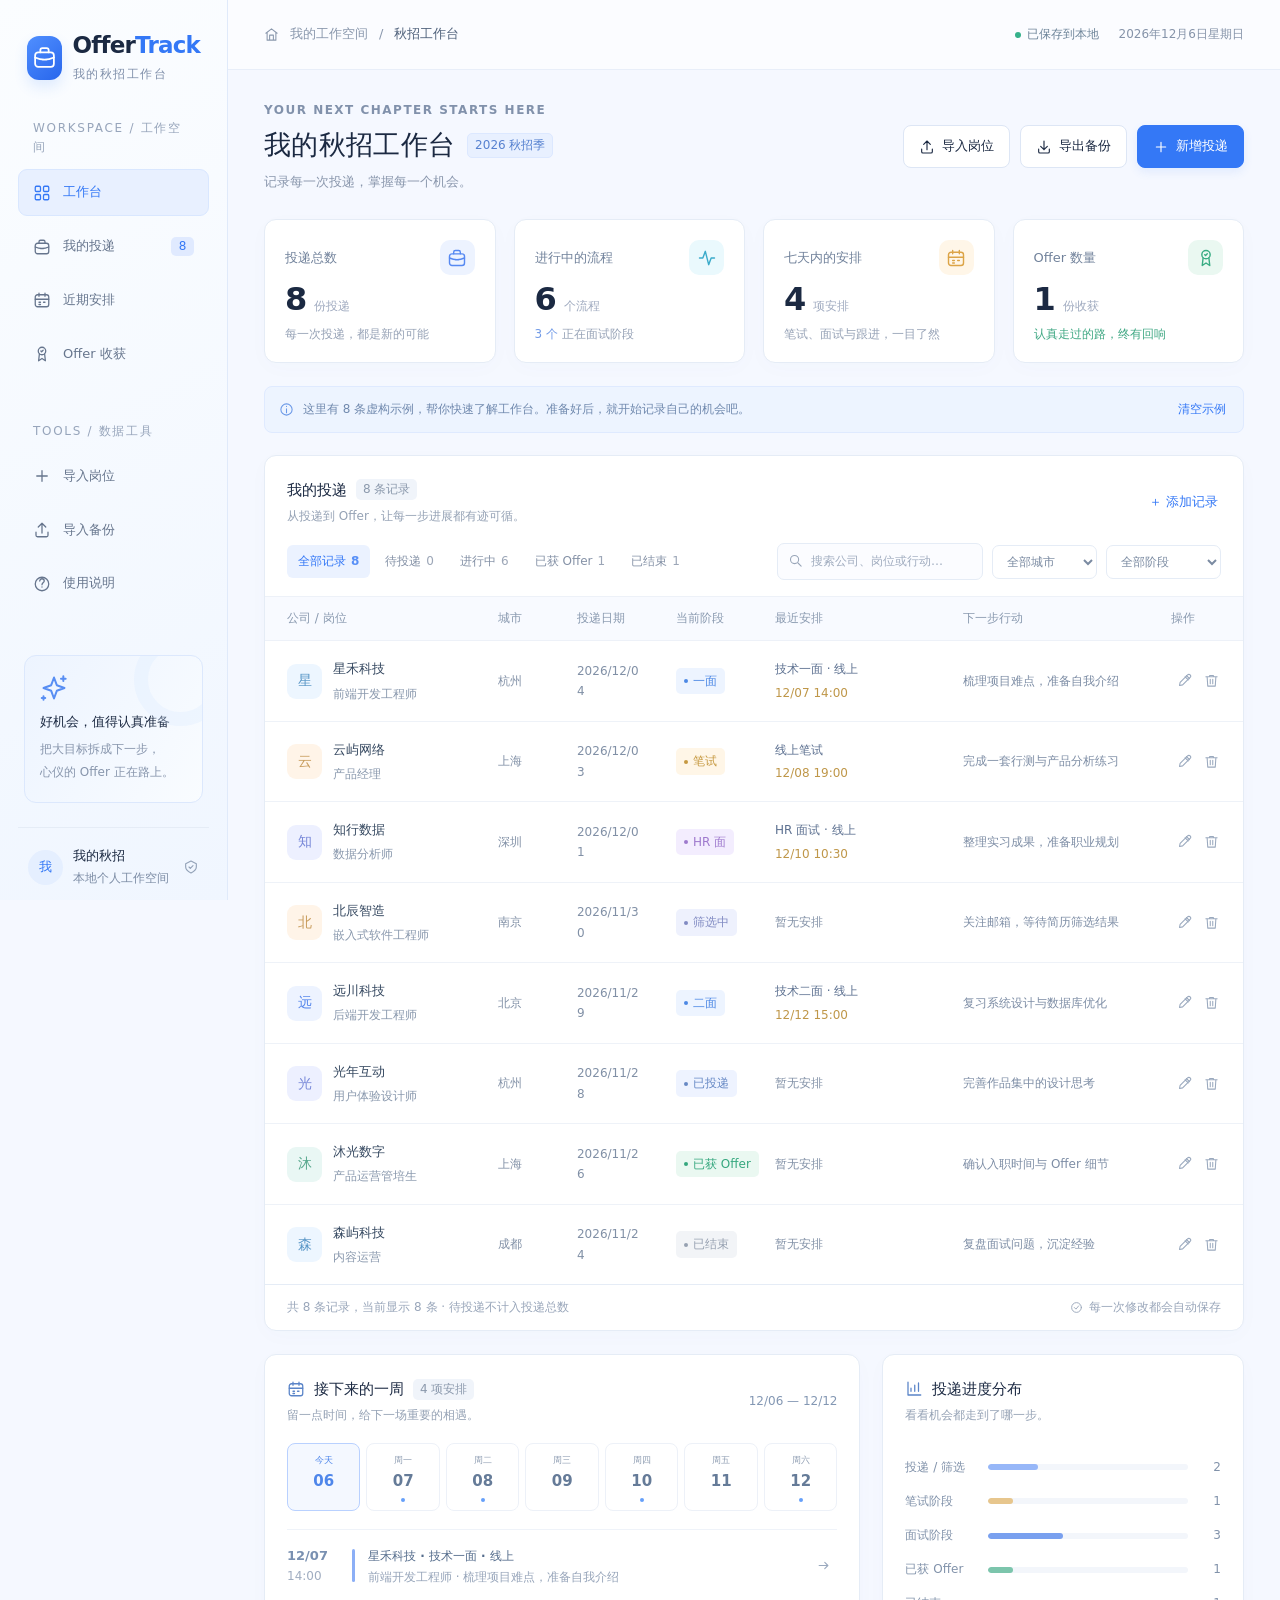
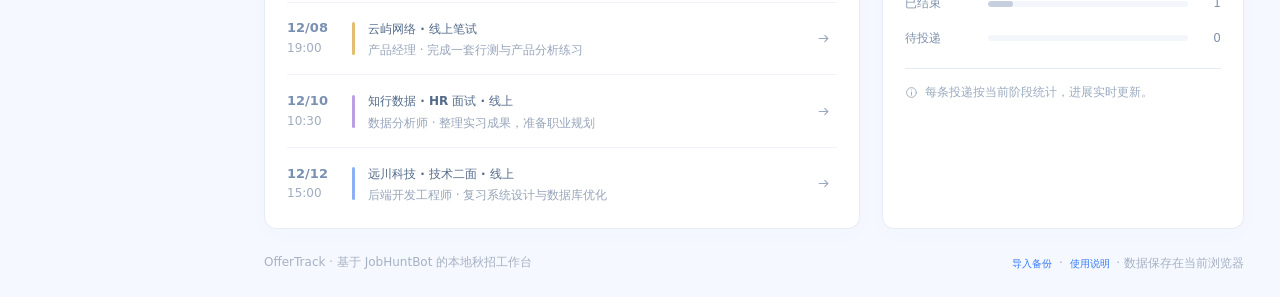
==== dashboard/dashboard.html @ f98b83c7 "checkpoint: existing dashboard before resume UI integration" ====
<!doctype html>
<html lang="zh-CN">
<head>
  <meta charset="utf-8">
  <meta name="viewport" content="width=device-width, initial-scale=1">
  <meta name="theme-color" content="#3478f6">
  <meta name="description" content="本地秋招投递工作台，记录投递、跟进笔面试、管理下一步行动。">
  <title>OfferTrack · 我的秋招工作台</title>
  <link rel="icon" type="image/svg+xml" href="favicon.svg">
  <link rel="stylesheet" href="autumn.css">
  <script src="job-import.js" defer></script>
  <script src="job-fields.js" defer></script>
  <script src="autumn.js" defer></script>
</head>
<body>
  <a class="skip-link" href="#main">跳到工作台</a>
  <aside class="sidebar" aria-label="主导航">
    <a class="brand" href="#" aria-label="OfferTrack 工作台" data-nav="overview">
      <span class="brand-icon" data-icon="briefcase"></span>
      <span class="brand-copy"><span class="wordmark" style="color:var(--ink)">Offer<span>Track</span></span><small>我的秋招工作台</small></span>
    </a>
    <div class="nav-label">WORKSPACE / 工作空间</div>
    <nav class="nav">
      <button class="active" data-nav="overview" aria-current="page" title="工作台"><i data-icon="grid"></i><span>工作台</span></button>
      <button data-nav="applications" title="我的投递"><i data-icon="briefcase"></i><span>我的投递</span><span class="nav-count" id="nav-total">0</span></button>
      <button data-nav="schedule" title="近期安排"><i data-icon="calendar"></i><span>近期安排</span></button>
      <button data-nav="offers" title="Offer 收获"><i data-icon="award"></i><span>Offer 收获</span></button>
    </nav>
    <div class="sidebar-separator"></div>
    <div class="nav-label">TOOLS / 数据工具</div>
    <nav class="nav tools-nav" aria-label="数据工具">
      <button data-action="import-job" title="导入插件采集的岗位文件"><i data-icon="plus"></i><span>导入岗位</span></button>
      <button data-action="import" title="导入备份"><i data-icon="upload"></i><span>导入备份</span></button>
      <button data-action="help" title="使用说明"><i data-icon="help"></i><span>使用说明</span></button>
    </nav>
    <div class="sidebar-bottom">
      <div class="encouragement"><i data-icon="sparkles"></i><strong>好机会，值得认真准备</strong><p>把大目标拆成下一步，<br>心仪的 Offer 正在路上。</p></div>
      <div class="local-user"><span class="avatar">我</span><div><strong>我的秋招</strong><small>本地个人工作空间</small></div><i data-icon="shield"></i></div>
    </div>
  </aside>
  <div class="app-shell">
    <header class="topbar">
      <div class="breadcrumb"><i data-icon="home"></i><span>我的工作空间</span><span>/</span><b>秋招工作台</b></div>
      <div class="topbar-right"><span class="save-status" id="save-status"><span class="status-dot"></span><span id="save-label">本地保存</span></span><time id="today-label"></time></div>
    </header>
    <main class="content" id="main">
      <section class="page-heading" aria-labelledby="page-title">
        <div><p class="eyebrow">YOUR NEXT CHAPTER STARTS HERE</p><div class="heading-title"><h1 id="page-title">我的秋招工作台</h1><span class="season-tag" id="season-tag">秋招季</span></div><p class="subtitle">记录每一次投递，掌握每一个机会。</p></div>
        <div class="heading-actions"><button class="button" data-action="import-job"><i data-icon="upload"></i>导入岗位</button><button class="button" data-action="export"><i data-icon="download"></i><span class="export-label">导出备份</span></button><button class="button primary" data-action="add"><i data-icon="plus"></i>新增投递</button></div>
      </section>
      <section class="stats" aria-label="投递概览">
        <button class="stat-card" data-stat="all" title="查看所有投递"><div class="stat-top">投递总数<span class="stat-icon"><i data-icon="briefcase"></i></span></div><div class="stat-value"><strong id="stat-total">0</strong><span>份投递</span></div><p class="stat-note">每一次投递，都是新的可能</p></button>
        <button class="stat-card" data-stat="active" title="查看进行中的流程"><div class="stat-top">进行中的流程<span class="stat-icon cyan"><i data-icon="activity"></i></span></div><div class="stat-value"><strong id="stat-active">0</strong><span>个流程</span></div><p class="stat-note"><b id="interview-note">0 个</b> 正在面试阶段</p></button>
        <button class="stat-card" data-stat="week" title="查看今天及未来六天的安排"><div class="stat-top">七天内的安排<span class="stat-icon amber"><i data-icon="calendar"></i></span></div><div class="stat-value"><strong id="stat-week">0</strong><span>项安排</span></div><p class="stat-note">笔试、面试与跟进，一目了然</p></button>
        <button class="stat-card" data-stat="offer" title="查看收到的 Offer"><div class="stat-top">Offer 数量<span class="stat-icon green"><i data-icon="award"></i></span></div><div class="stat-value"><strong id="stat-offer">0</strong><span>份收获</span></div><p class="stat-note"><b>认真走过的路，终有回响</b></p></button>
      </section>
      <div class="storage-error" id="storage-error" role="alert" hidden></div>
      <div class="demo-banner" id="demo-banner" hidden><i data-icon="info"></i><span id="demo-text"></span><button class="text-button" data-action="clear-demo">清空示例</button></div>
      <section class="panel applications-panel" id="applications" aria-labelledby="applications-title">
        <div class="section-header"><div><div class="section-title"><h2 id="applications-title">我的投递</h2><span class="count-pill" id="list-count">0 条记录</span></div><p class="section-description">从投递到 Offer，让每一步进展都有迹可循。</p></div><button class="text-button" data-action="add">＋ 添加记录</button></div>
        <div class="table-controls">
          <div class="tabs" role="group" aria-label="投递状态筛选">
            <button class="tab active" data-filter="all" aria-pressed="true">全部记录<span id="tab-all">0</span></button>
            <button class="tab" data-filter="planned" aria-pressed="false">待投递<span id="tab-planned">0</span></button>
            <button class="tab" data-filter="active" aria-pressed="false">进行中<span id="tab-active">0</span></button>
            <button class="tab" data-filter="offer" aria-pressed="false">已获 Offer<span id="tab-offer">0</span></button>
            <button class="tab" data-filter="ended" aria-pressed="false">已结束<span id="tab-ended">0</span></button>
          </div>
          <div class="filters">
            <label class="search-box"><i data-icon="search"></i><input id="search" type="search" placeholder="搜索公司、岗位或行动…" aria-label="搜索公司、岗位或行动"></label>
            <select class="filter-select" id="city-filter" aria-label="按城市筛选"><option value="">全部城市</option></select>
            <select class="filter-select" id="stage-filter" aria-label="按阶段筛选"><option value="">全部阶段</option></select>
          </div>
        </div>
        <div class="table-wrap" tabindex="0" role="region" aria-label="投递记录，可左右滚动">
          <table class="jobs-table"><thead><tr><th scope="col">公司 / 岗位</th><th scope="col">城市</th><th scope="col">投递日期</th><th scope="col">当前阶段</th><th scope="col">最近安排</th><th scope="col">下一步行动</th><th scope="col">操作</th></tr></thead><tbody id="jobs-body"></tbody></table>
        </div>
        <div class="table-footer"><span id="results-label" aria-live="polite"></span><span class="footer-tip"><i data-icon="check-circle"></i>每一次修改都会自动保存</span></div>
      </section>
      <div class="bottom-grid">
        <section class="panel" id="schedule" aria-labelledby="schedule-title">
          <div class="section-header"><div><div class="section-title"><i data-icon="calendar"></i><h2 id="schedule-title">接下来的一周</h2><span class="count-pill" id="schedule-count"></span></div><p class="section-description">留一点时间，给下一场重要的相遇。</p></div><span class="week-range" id="week-range"></span></div>
          <div class="week-strip" id="week-strip" role="group" aria-label="按安排日期筛选"></div>
          <div class="event-list" id="event-list"></div>
        </section>
        <section class="panel" aria-labelledby="progress-title"><div class="section-header"><div><div class="section-title"><i data-icon="chart"></i><h2 id="progress-title">投递进度分布</h2></div><p class="section-description">看看机会都走到了哪一步。</p></div></div><div class="pipeline" id="pipeline"></div></section>
      </div>
      <footer class="page-footer"><span>OfferTrack · 基于 JobHuntBot 的本地秋招工作台</span><span><button class="text-button" data-action="import" style="font-size:10px">导入备份</button> · <button class="text-button" data-action="help" style="font-size:10px">使用说明</button> · 数据保存在当前浏览器</span></footer>
    </main>
  </div>
  <dialog id="record-dialog" aria-labelledby="record-title">
    <div class="dialog-heading job-card-heading"><span class="job-card-icon"><i data-icon="briefcase"></i></span><div><h2 id="record-title">岗位信息</h2><p>保存岗位信息，加入我的投递计划。</p></div><button type="button" class="button job-import-button" data-action="import-job" title="选择插件下载的岗位 JSON 文件"><i data-icon="upload"></i>从插件导入</button><button class="icon-button" type="button" data-close="record-dialog" aria-label="关闭编辑窗口"><i data-icon="x"></i></button></div>
    <form id="record-form">
      <div class="dialog-body">
      <div id="job-import-notice" class="job-import-notice" hidden><strong>岗位信息已填入，核对后再保存</strong><p>来源于岗位介绍页。默认“待投递”，投递日期及面试安排留空；完成网申后再更新进展。</p></div>
      <div id="job-duplicate" class="job-duplicate" hidden><p>这个岗位可能已经记录过了。</p><button type="button" class="text-button" id="open-existing">查看并编辑已有记录</button><label><input type="checkbox" id="allow-duplicate">我确认要另外新增一条</label></div>
      <div class="form-grid">
        <label class="field"><span class="field-label">公司名称 <em>*</em></span><input name="company" id="field-company" required maxlength="80" placeholder="例如：星禾科技" autocomplete="organization"></label>
        <label class="field"><span class="field-label">岗位名称 <em>*</em></span><input name="role" id="field-role" required maxlength="100" placeholder="例如：前端开发工程师"></label>
        <label class="field"><span class="field-label">城市 <em>*</em></span><input name="city" id="field-city" required maxlength="60" placeholder="例如：北京 / 上海 / 深圳" list="city-options"><datalist id="city-options"><option value="北京"><option value="上海"><option value="深圳"><option value="杭州"><option value="广州"><option value="南京"><option value="成都"><option value="武汉"></datalist></label>
        <label class="field"><span class="field-label">岗位类型</span><select name="jobType" id="field-job-type"></select></label>
        <label class="field"><span class="field-label">投递链接</span><input name="sourceUrl" id="field-source-url" type="url" maxlength="2000" placeholder="https://…"><a id="job-source-link" target="_blank" rel="noopener noreferrer" hidden>打开原岗位页面 ↗</a></label>
        <label class="field"><span class="field-label">截止日期 <span class="optional">选填</span></span><input name="deadline" id="field-deadline" type="date"><small>未填写默认招满为止</small></label>
        <label class="field full"><span class="field-label">岗位描述 JD</span><textarea name="jd" id="field-jd" maxlength="20000" rows="8" placeholder="把招聘网站里的岗位职责、任职要求、加分项复制到这里，保留完整岗位描述。"></textarea></label>
        <label class="field full"><span class="field-label">备注</span><textarea name="notes" id="field-notes" maxlength="2000" rows="3" placeholder="记录内推人、笔试时间、提醒、关注点等"></textarea></label>
        <div class="field full"><div class="field-label"><label for="field-resume">绑定简历版本</label><button type="button" class="text-button resume-add" id="add-resume">添加版本名称</button></div><select name="resumeVersion" id="field-resume" aria-label="绑定简历版本"><option value="">暂无简历版本</option></select><div id="resume-editor" class="resume-editor" hidden><input id="resume-name" maxlength="100" aria-label="新简历版本名称" placeholder="例如：产品岗简历 V2"><button type="button" class="button" id="apply-resume">使用此版本</button></div><small>记录本次投递所用的简历版本名称。</small></div>
        <details id="extra-job-fields" class="job-form-details"><summary>补充岗位信息 <span>招聘专业、学历、薪资</span></summary><div class="form-grid">
          <label class="field full"><span class="field-label">招聘专业</span><textarea name="majors" id="field-majors" maxlength="500" placeholder="例如：计算机、软件工程等相关专业"></textarea></label>
          <label class="field"><span class="field-label">学历要求</span><input name="education" id="field-education" maxlength="100" placeholder="例如：本科及以上"></label>
          <label class="field"><span class="field-label">薪资</span><input name="salary" id="field-salary" maxlength="100" placeholder="以招聘页面为准"></label>
        </div></details>
        <details id="progress-fields" class="job-form-details"><summary>投递进度与安排 <span id="progress-summary">待投递</span></summary><div class="form-grid">
          <label class="field"><span class="field-label">当前阶段 <em>*</em></span><select name="stage" id="field-stage" required></select></label>
          <label class="field"><span class="field-label">投递日期 <em id="date-required">*</em></span><input name="appliedDate" id="field-date" type="date" required><small id="date-hint" hidden>待投递时可留空，实际提交后再填写。</small></label>
          <label class="field"><span class="field-label">最近安排</span><input name="eventTitle" id="field-event" maxlength="120" placeholder="例如：技术一面 / 线上笔试"></label>
          <label class="field"><span class="field-label">安排时间</span><input name="eventAt" id="field-event-at" type="datetime-local"><small>填写后将自动计入七天内的安排。</small></label>
          <label class="field full"><span class="field-label">下一步行动</span><textarea name="nextAction" id="field-action" maxlength="500" placeholder="例如：准备自我介绍，复习项目难点"></textarea></label>
        </div></details>
      </div><p id="form-error" class="form-error" role="alert" hidden></p></div>
      <div class="dialog-footer"><small><em>*</em> 为必填项 · 核对后保存</small><button type="button" class="button" data-close="record-dialog">取消</button><button class="button primary" type="submit"><i data-icon="check"></i><span id="save-button-label">保存岗位</span></button></div>
    </form>
  </dialog>
  <dialog id="confirm-dialog" class="confirm-dialog" aria-labelledby="confirm-title"><div class="dialog-heading"><div><h2 id="confirm-title">确认删除</h2></div><button class="icon-button" data-close="confirm-dialog" aria-label="关闭确认窗口"><i data-icon="x"></i></button></div><div class="dialog-body" id="confirm-message"></div><div class="dialog-footer"><button class="button" data-close="confirm-dialog">取消</button><button class="button danger" id="confirm-button">确认删除</button></div></dialog>
  <dialog id="help-dialog" aria-labelledby="help-title"><div class="dialog-heading"><div><h2 id="help-title">使用说明</h2><p>简单记录，安心跟进。</p></div><button class="icon-button" data-close="help-dialog" aria-label="关闭使用说明"><i data-icon="x"></i></button></div><div class="dialog-body" style="color:#7c8ca5;font-size:13px;line-height:2"><p><strong style="color:#455b7b">1. 记录进展</strong><br>点击“新增投递”保存岗位信息，默认加入待投递。完成网申后展开“投递进度与安排”，更新阶段和投递日期。列表右侧的铅笔可编辑，垃圾桶可删除，删除后可短暂撤销。点击统计卡片或筛选项可快速查找记录。</p><p style="margin-top:16px"><strong style="color:#455b7b">2. 查看安排</strong><br>每条记录可保存一项最近安排，日期未确定时可只写名称。七天范围为今天 00:00 至第七天 23:59，已结束、已撤回的流程不计入安排。点选日历日期可筛选，再点一次显示整周。</p><p style="margin-top:16px"><strong style="color:#455b7b">3. 保存与备份</strong><br>数据自动保存在当前浏览器。请使用固定浏览器和打开方式；换浏览器、移动文件、改用 localhost 或清理浏览器数据后，可能需要导入备份。使用“导出备份”保存 JSON 文件，在“导入备份”中恢复。导入前会让你确认替换。</p><p style="margin-top:16px"><strong style="color:#455b7b">4. 示例与原有项目</strong><br>首次打开会显示 8 条虚构示例，可一键清空。基础版独立使用浏览器存储；原有 CSV 数据和旧版看板保留在项目中，可通过本地启动脚本访问 dashboard-legacy.html。</p></div><div class="dialog-footer"><button class="button primary" data-close="help-dialog">知道了</button></div></dialog>
  <input type="file" id="import-file" accept="application/json,.json" hidden>
  <input type="file" id="import-job-file" accept="application/json,.json" hidden>
  <div id="toast" class="toast" role="status" aria-live="polite" hidden></div>
  <noscript><p style="padding:25px;margin-left:230px">请启用浏览器 JavaScript，以使用投递记录的新增、编辑和保存功能。</p></noscript>
</body>
</html>
---- dashboard/autumn.css ----
:root{color-scheme:light;--blue:#3478f6;--blue-dark:#2461df;--ink:#1b2942;--muted:#7c8ca5;--line:#e5ecf6;--page:#f5f8ff;--green:#20a77c;--shadow:0 5px 22px #315a9b05;font-family:Inter,"Segoe UI","Microsoft YaHei",system-ui,sans-serif;font-synthesis:none}
*{box-sizing:border-box}body{margin:0;background:var(--page);color:var(--ink);font-size:14px;line-height:1.6}button,input,select,textarea{font:inherit}button,a,input,select,textarea{-webkit-tap-highlight-color:transparent}button{cursor:pointer}button:disabled{cursor:not-allowed;opacity:.55}button{color:inherit}a{color:var(--blue);text-decoration:none}button:focus-visible,a:focus-visible{outline:3px solid #8fb9ff;outline-offset:4px}input:focus,select:focus,textarea:focus{outline:0;border-color:#75a5ff;box-shadow:0 0 0 3px #3478f610}button{transition:background .16s,border-color .16s,box-shadow .16s}h1,h2,h3,p{margin:0}svg.icon{width:20px;height:20px;flex:none;fill:none;stroke:currentColor;stroke-width:1.7;stroke-linecap:round;stroke-linejoin:round;vertical-align:middle}[hidden]{display:none!important}.skip-link{position:fixed;left:20px;top:-60px;z-index:20;background:white;padding:8px 18px;border:1px solid var(--blue);border-radius:8px}.skip-link:focus{top:12px}
.sidebar{width:228px;position:fixed;inset:0 auto 0 0;background:linear-gradient(155deg,#fbfdff,#f0f6ff);border-right:1px solid #e0eafa;display:flex;flex-direction:column;padding:31px 18px 20px;z-index:5}.brand{display:flex;align-items:center;gap:11px;padding:0 9px 35px}.brand-icon{width:44px;height:44px;display:grid;place-items:center;background:linear-gradient(140deg,#508fff,#2866ec);border-radius:12px;color:white;box-shadow:0 7px 14px #377cf624}.brand-icon .icon{width:25px;height:25px}.wordmark{font-size:23px;font-weight:750;letter-spacing:-.8px;line-height:1.3}.wordmark span{color:var(--blue)}.brand small{display:block;font-size:12px;color:#8090ab;letter-spacing:1.5px;margin-top:4px}.nav-label{font-size:12px;letter-spacing:1.7px;color:#97a5bb;padding:0 15px 12px}.nav{display:grid;gap:7px}.nav button{border:1px solid transparent;background:none;display:flex;align-items:center;gap:12px;width:100%;text-align:left;border-radius:9px;padding:12px 14px;color:#66758d;font-size:13px}.nav button .icon{width:18px;height:18px}.nav button:hover{background:#eaf2ff}.nav button.active{color:var(--blue);background:#e8f0ff;border-color:#d9e7ff;font-weight:600}.nav-count{margin-left:auto;min-width:23px;padding:0 5px;background:#e0eaff;color:var(--blue);text-align:center;border-radius:5px;font-size:12px}.sidebar-separator{height:1px;background:var(--line);margin:22px 13px}.sidebar-bottom{margin-top:auto;padding-top:48px}.encouragement{position:relative;overflow:hidden;border:1px solid #dce8fd;border-radius:12px;background:linear-gradient(120deg,#edf4ff,#f9fcff);padding:18px 15px;margin:0 6px 24px}.encouragement>.icon{color:#588ef3;width:28px;height:28px;margin-bottom:10px}.encouragement strong{display:block;font-size:13px;margin-bottom:5px}.encouragement p{font-size:12px;color:#8795ac;line-height:1.9}.encouragement:after{content:"";position:absolute;width:65px;height:65px;border:14px solid #dceaff55;border-radius:50%;right:-25px;top:-23px}.local-user{display:flex;gap:10px;align-items:center;border-top:1px solid var(--line);padding:18px 10px 0}.avatar{display:grid;place-items:center;width:35px;height:35px;border-radius:50%;color:var(--blue);background:#e5efff;font-size:13px;font-weight:600}.local-user strong{display:block;font-size:13px}.local-user small{color:var(--muted);font-size:12px}.local-user>.icon{margin-left:auto;color:#93a2b8;width:16px}
.app-shell{margin-left:228px;min-height:100vh}.topbar{height:70px;border-bottom:1px solid #e8eef9;background:#ffffffaa;display:flex;align-items:center;justify-content:space-between;padding:0 36px;gap:20px}.breadcrumb{display:flex;align-items:center;gap:11px;color:#8a98ad;font-size:13px}.breadcrumb .icon{width:15px;height:15px}.breadcrumb b{font-weight:500;color:#50627c}.topbar-right{display:flex;gap:20px;align-items:center;font-size:12px;color:#8593a9}.save-status{display:inline-flex;gap:6px;align-items:center;color:#6c8398}.status-dot{width:6px;height:6px;background:#36b18b;border-radius:50%}.content{max-width:1600px;margin:0 auto;padding:31px 36px 22px}.page-heading{display:flex;align-items:center;justify-content:space-between;gap:20px;margin-bottom:27px}.eyebrow{color:#8191ab;letter-spacing:1.5px;font-size:12px;font-weight:600;margin-bottom:5px}.heading-title{display:flex;align-items:center;gap:12px}.heading-title h1{font-size:27px;font-weight:700;letter-spacing:.3px;line-height:1.5}.season-tag{font-size:12px;padding:2px 7px;border-radius:5px;background:#e8f0ff;border:1px solid #dce8ff;color:#5681d0}.subtitle{color:#8a97ad;margin-top:6px;font-size:13px}.heading-actions{display:flex;align-items:center;gap:10px}.button{border:1px solid #dde6f5;background:white;border-radius:8px;display:inline-flex;justify-content:center;align-items:center;gap:7px;padding:10px 15px;font-size:13px;white-space:nowrap;font-weight:500}.button .icon{height:16px;width:16px}.button:hover{border-color:#b7cdf3;background:#f9fbff}.button.primary{color:white;background:var(--blue);border-color:var(--blue);box-shadow:0 4px 10px #357bf61b}.button.primary:hover{background:var(--blue-dark)}.button.danger{background:#e05260;border-color:#e05260;color:white}.button.danger:hover{background:#c93d4b}.text-button{background:none;border:0;padding:3px;color:var(--blue);font-size:13px}.text-button:hover{color:var(--blue-dark);text-decoration:underline}
.stats{display:grid;grid-template-columns:repeat(4,minmax(0,1fr));gap:18px;margin-bottom:23px}.stat-card{background:white;border:1px solid var(--line);border-radius:12px;padding:20px 20px 17px;box-shadow:var(--shadow);text-align:left;position:relative;overflow:hidden;min-height:136px}.stat-card:hover{border-color:#b9d2ff;box-shadow:0 6px 20px #377cf60b}.stat-top{display:flex;justify-content:space-between;align-items:center;font-size:13px;color:#71829b}.stat-icon{display:grid;place-items:center;width:35px;height:35px;border-radius:10px;background:#edf3ff;color:#5689f2}.stat-icon.cyan{background:#eaf9fd;color:#3babca}.stat-icon.amber{background:#fff6e8;color:#dca447}.stat-icon.green{background:#eaf8f1;color:#38ac83}.stat-value{display:flex;align-items:baseline;gap:8px;margin-top:0}.stat-value strong{font-size:32px;line-height:1.5;letter-spacing:-.8px;font-weight:650;font-variant-numeric:tabular-nums}.stat-value span{font-size:12px;color:#a0abc0}.stat-note{font-size:12px;color:#96a2b6;margin-top:2px}.stat-note b{color:#729be7;font-weight:500}.stat-card:nth-child(4) .stat-note b{color:#40a884}
.demo-banner{display:flex;align-items:center;gap:9px;color:#7089ae;background:#edf4ff;border:1px solid #dfeaff;border-radius:8px;font-size:12px;padding:10px 14px;margin-bottom:22px}.demo-banner .icon{width:15px;height:15px;color:#6a98e7}.demo-banner button{margin-left:auto;white-space:nowrap;font-size:12px}.storage-error{background:#fff4e6;border:1px solid #f0d5ad;padding:12px 16px;border-radius:8px;margin-bottom:20px;color:#955e22;font-size:13px}.panel{background:white;border:1px solid var(--line);border-radius:12px;box-shadow:var(--shadow);overflow:hidden}.section-header{display:flex;align-items:center;justify-content:space-between;gap:15px;padding:22px 22px 17px}.section-title{display:flex;gap:9px;align-items:center}.section-title h2{font-size:15px;font-weight:650}.section-title>.icon{width:18px;height:18px;color:#5a84c8}.count-pill{font-size:12px;background:#f0f4fa;color:#8b99ac;padding:1px 7px;border-radius:5px}.section-description{font-size:12px;color:#95a2b5;margin-top:5px}.table-controls{display:flex;flex-wrap:wrap;align-items:center;justify-content:space-between;gap:12px;padding:0 22px 16px}.tabs{display:flex;align-items:center;gap:4px;flex-wrap:wrap}.tab{border:0;background:transparent;padding:7px 11px;border-radius:6px;font-size:12px;color:#8491a6;white-space:nowrap}.tab span{font-size:12px;margin-left:5px;opacity:.8}.tab:hover{background:#f6f8fc}.tab.active{background:#ebf2ff;color:var(--blue);font-weight:600}.filters{display:flex;align-items:center;gap:9px;flex-wrap:wrap}.search-box{display:flex;align-items:center;position:relative}.search-box .icon{position:absolute;left:11px;top:10px;width:15px;height:15px;color:#98a5b8;pointer-events:none}.search-box input{border:1px solid var(--line);border-radius:7px;background:#fbfcff;padding:8px 10px 8px 33px;width:206px;font-size:12px;line-height:1.6}.search-box input::placeholder{color:#a0acbf}.filter-select{max-width:128px;border:1px solid var(--line);background:#fff;color:#7b8ba2;border-radius:7px;padding:8px 25px 8px 10px;font-size:12px}.table-wrap{overflow-x:auto;scrollbar-width:thin;scrollbar-color:#d8e3f5 transparent}.jobs-table{width:100%;border-collapse:collapse;table-layout:fixed;min-width:990px}.jobs-table th{background:#f8faff;color:#8a9ab0;font-size:12px;font-weight:500;text-align:left;padding:12px 15px;border-block:1px solid #edf1f8;white-space:nowrap}.jobs-table th:first-child,.jobs-table td:first-child{padding-left:22px}.jobs-table th:last-child,.jobs-table td:last-child{padding-right:22px}.jobs-table th:nth-child(1){width:22%}.jobs-table th:nth-child(2){width:8%}.jobs-table th:nth-child(3){width:10%}.jobs-table th:nth-child(4){width:10%}.jobs-table th:nth-child(5){width:19%}.jobs-table th:nth-child(6){width:21%}.jobs-table th:nth-child(7){width:10%}.jobs-table td{padding:17px 15px;border-bottom:1px solid #eef2f8;font-size:12px;vertical-align:middle;line-height:1.7;overflow-wrap:anywhere}.jobs-table tbody tr:last-child td{border-bottom:0}.jobs-table tbody tr:hover{background:#fbfdff}.company-cell{display:flex;gap:11px;align-items:center;min-width:0}.company-avatar{width:35px;height:35px;flex:none;border-radius:9px;display:grid;place-items:center;background:#edf3ff;color:#5888ec;font-size:14px;font-weight:650}.tone-1{background:#edf0ff;color:#7787d8}.tone-2{background:#e9f7f4;color:#56a78c}.tone-3{background:#fff4e8;color:#c89c5c}.tone-4{background:#edf6ff;color:#5a97c7}.tone-5{background:#f3edfc;color:#aa80ca}.company-name{font-size:13px;font-weight:600;color:#354860;display:block}.role-name{font-size:12px;color:#8998ad;display:block;margin-top:3px}.cell-muted{color:#8190a6}.stage-badge{font-size:12px;white-space:nowrap;display:inline-flex;align-items:center;gap:5px;padding:3px 8px;border-radius:5px;background:#f0f4fa;color:#8b99af}.stage-badge:before{content:"";width:4px;height:4px;border-radius:50%;background:currentColor}.stage-applied{background:#eef3ff;color:#6789c5}.stage-screening{background:#eef1fd;color:#808ac2}.stage-test{background:#fff6e7;color:#c69940}.stage-interview1,.stage-interview2{background:#edf4ff;color:#4c88e5}.stage-hr{background:#f3edfe;color:#9e79cd}.stage-offer{background:#eaf8f1;color:#35a77e}.stage-rejected,.stage-withdrawn{background:#f2f4f7;color:#97a1b1}.arrangement-title{color:#5c7090;font-size:12px}.arrangement-date{display:block;font-size:12px;color:#99a7ba;margin-top:3px;font-variant-numeric:tabular-nums}.arrangement-date.soon{color:#bf9749}.arrangement-date.overdue{color:#cb6e6e}.next-action{color:#7d8da5;font-size:12px}.actions-cell{white-space:nowrap}.icon-button{display:inline-grid;place-items:center;border:1px solid transparent;border-radius:6px;background:none;padding:5px;color:#9aa9be}.icon-button .icon{width:15px;height:15px}.icon-button:hover{color:var(--blue);background:#edf4ff}.icon-button.delete:hover{color:#d66272;background:#fff0f2}.table-footer{padding:13px 22px;border-top:1px solid var(--line);display:flex;align-items:center;justify-content:space-between;gap:10px;font-size:12px;color:#99a6ba}.footer-tip{display:flex;align-items:center;gap:6px}.footer-tip .icon{height:13px;width:13px}.empty-state{text-align:center;padding:46px 20px!important}.empty-state>.icon{width:32px;height:32px;color:#afc6ec;margin-bottom:10px}.empty-state h3{font-size:13px;font-weight:500;color:#71839e}.empty-state p{color:#9ca9bc;font-size:12px;margin:7px 0 15px}
.bottom-grid{display:grid;grid-template-columns:minmax(0,1.65fr) minmax(0,1fr);gap:22px;margin-top:23px}.week-range{font-size:12px;color:#8397b3}.week-strip{display:grid;grid-template-columns:repeat(7,minmax(0,1fr));gap:6px;padding:0 22px 18px}.day-button{padding:9px 4px 8px;border:1px solid #edf1f8;border-radius:8px;background:#fff;text-align:center;color:#8d9cb1;position:relative}.day-button:hover{background:#f4f8ff}.day-button span{display:block;font-size:9px}.day-button strong{display:block;font-size:15px;font-weight:550;color:#657b98;margin-top:2px}.day-button.today{border-color:#b9d1ff;background:#f4f8ff}.day-button.today span,.day-button.today strong{color:#4e86ea}.day-button.selected{background:#eaf2ff;border-color:#b0ccff}.day-dot{width:4px;height:4px;background:#66a0f9;border-radius:50%;display:block;margin:5px auto 0}.day-dot.invisible{visibility:hidden}.event-list{padding:0 22px 9px}.event-row{display:flex;align-items:center;gap:13px;border-top:1px solid #eff3f9;padding:14px 0}.event-time{min-width:52px;font-size:13px;font-weight:550;color:#7990b1;line-height:1.6;font-variant-numeric:tabular-nums}.event-time small{display:block;font-size:12px;font-weight:400;color:#a0adc1}.event-line{width:3px;height:33px;border-radius:4px;background:#8caff6;flex:none}.event-line.amber{background:#e4bd71}.event-line.purple{background:#bba0e1}.event-details{flex:1;min-width:0}.event-details strong{font-weight:550;font-size:12px;color:#536b8b}.event-details p{font-size:12px;color:#97a5ba;margin-top:2px;overflow-wrap:anywhere}.event-row .icon-button{flex:none}.events-empty{font-size:13px;color:#95a4ba;padding:22px;text-align:center;line-height:2}.pipeline{padding:0 22px 17px}.pipeline-item{display:grid;grid-template-columns:70px minmax(0,1fr) 20px;align-items:center;gap:13px;margin:15px 0;font-size:12px;color:#8192aa}.pipeline-track{height:6px;background:#f3f6fb;border-radius:8px;overflow:hidden}.pipeline-fill{height:100%;background:#97b7f8;border-radius:8px;min-width:0}.pipeline-item:nth-child(2) .pipeline-fill{background:#e7c68d}.pipeline-item:nth-child(3) .pipeline-fill{background:#79a0ef}.pipeline-item:nth-child(4) .pipeline-fill{background:#7cc5ac}.pipeline-item:nth-child(5) .pipeline-fill{background:#c5cfde}.pipeline-item b{font-size:12px;font-weight:500;text-align:right;font-variant-numeric:tabular-nums}.pipeline-note{border-top:1px solid var(--line);margin-top:20px;padding-top:14px;color:#9aabc0;font-size:12px;display:flex;gap:7px;align-items:center}.pipeline-note .icon{height:13px;width:13px}.page-footer{display:flex;justify-content:space-between;gap:10px;color:#a6b1c3;font-size:12px;padding:24px 0 0}.page-footer a{color:#99adc9}.page-footer a:hover{text-decoration:underline}
dialog{border:1px solid #dce7fb;border-radius:15px;padding:0;color:var(--ink);box-shadow:0 24px 90px #213b7440;width:min(650px,calc(100% - 32px));max-height:calc(100dvh - 48px);background:#fff}dialog::backdrop{background:#233b6155;backdrop-filter:blur(4px)}.dialog-heading{padding:24px 26px 20px;display:flex;align-items:flex-start;justify-content:space-between;gap:15px;border-bottom:1px solid var(--line);background:linear-gradient(110deg,#f3f7ff,#fff)}.dialog-heading h2{font-size:20px}.dialog-heading p{color:#8798b2;font-size:12px;margin-top:5px}.dialog-heading>.icon-button{margin-top:2px}.dialog-body{padding:22px 26px}.form-grid{display:grid;grid-template-columns:1fr 1fr;gap:17px}.field{display:flex;flex-direction:column;gap:7px;font-size:13px;color:#586b87}.field em{font-style:normal;color:#6b91d0}.field input,.field select,.field textarea{width:100%;border:1px solid #dfe7f5;border-radius:7px;padding:10px 11px;font-size:13px;background:white;color:#39516f;line-height:1.6;min-width:0}.field input::placeholder,.field textarea::placeholder{color:#abb6c6}.field textarea{min-height:84px;resize:vertical}.field.full{grid-column:1/-1}.field small{font-size:12px;color:#9aa9bd}.field-label{display:flex;align-items:center;gap:4px}.field-label .optional{font-size:12px;color:#a4b0c1;margin-left:2px}.form-divider{grid-column:1/-1;display:flex;align-items:center;gap:10px;color:#8d9eb5;font-size:12px;padding-top:3px}.form-divider:after{content:"";flex:1;height:1px;background:#edf1f8}.dialog-footer{border-top:1px solid var(--line);padding:17px 26px;display:flex;justify-content:flex-end;align-items:center;gap:10px;background:#fcfdff}.dialog-footer small{margin-right:auto;font-size:12px;color:#9babc2}.form-error{font-size:12px;color:#ca6271;margin-top:14px;background:#fff2f4;border-radius:7px;padding:10px 12px}.confirm-dialog{width:min(430px,calc(100% - 32px))}.confirm-dialog .dialog-body{font-size:13px;line-height:1.9;color:#798aa4;white-space:pre-wrap;overflow-wrap:anywhere}.toast{position:fixed;bottom:30px;left:calc(50% + 100px);transform:translateX(-50%);z-index:30;background:#2a4265;color:white;padding:12px 20px;border-radius:9px;box-shadow:0 8px 30px #1d386930;display:flex;align-items:center;gap:9px;font-size:13px;max-width:calc(100vw - 30px)}.toast .icon{width:16px;height:16px;color:#8de3c1}.toast button{border:0;background:transparent;color:#aecfff;font-size:13px;text-decoration:underline;padding:0 0 0 8px;white-space:nowrap}body.modal-open{overflow:hidden}
@media(min-width:1600px){.content{padding:38px 44px}.topbar{padding-inline:44px}.stat-card{padding:23px}.jobs-table td{padding-block:20px}.table-controls{padding-bottom:20px}}
@media(max-width:1250px){.sidebar{width:198px;padding-inline:12px}.brand{gap:8px;padding-inline:8px}.wordmark{font-size:21px}.brand small{letter-spacing:.8px}.app-shell{margin-left:198px}.content{padding:26px 24px}.topbar{padding-inline:24px}.stats{gap:12px}.stat-card{padding:16px}.heading-actions{gap:7px}.table-controls{align-items:flex-start;flex-direction:column;gap:12px}.filters{width:100%}.search-box{flex:1}.search-box input{width:100%}.heading-title h1{font-size:24px}.jobs-table{min-width:950px}.bottom-grid{grid-template-columns:1.4fr 1fr}}
@media(max-width:900px){.sidebar{width:74px;padding:25px 10px 16px}.brand{padding:0 5px 28px}.brand-copy,.nav-label,.nav button>span,.sidebar-bottom .encouragement,.local-user div,.local-user>.icon{display:none}.nav button{justify-content:center;padding:14px 8px}.nav button .icon{width:21px;height:21px}.sidebar-separator{margin:18px 8px}.sidebar-bottom{padding-top:30px}.local-user{padding:16px 8px 0}.avatar{flex:none}.app-shell{margin-left:74px}.topbar{height:60px}.content{padding:23px 22px}.topbar-right time{display:none}.heading-title h1{font-size:23px}.season-tag{display:none}.page-heading{gap:14px}.heading-actions .button{padding:9px 11px}.heading-actions .export-label{display:none}.stats{gap:10px}.stat-card{padding:14px;min-height:129px}.stat-top{font-size:12px}.stat-icon{width:28px;height:28px;border-radius:8px}.stat-icon .icon{width:17px;height:17px}.stat-value strong{font-size:29px}.stat-note{font-size:11px}.bottom-grid{grid-template-columns:1fr}.toast{left:calc(50% + 37px)}}
@media(max-width:600px){.sidebar{inset:0 0 auto 0;width:auto;height:62px;flex-direction:row;justify-content:space-between;align-items:center;padding:0 14px;background:#f9fcff;border-right:0;border-bottom:1px solid var(--line)}.brand{padding:0;gap:7px}.brand-icon{width:32px;height:32px;border-radius:9px}.brand-icon .icon{width:20px;height:20px}.brand-copy{display:block}.wordmark{font-size:18px}.brand small{display:none}.nav{display:flex;gap:2px}.nav button{padding:10px;min-height:40px}.nav button .icon{width:18px;height:18px}.sidebar-separator,.sidebar>.nav-label,.sidebar>.nav.tools-nav,.sidebar-bottom{display:none}.app-shell{margin:62px 0 0}.topbar{height:45px;padding-inline:17px}.breadcrumb{font-size:12px;gap:7px}.topbar-right{font-size:12px}.content{padding:20px 16px}.page-heading{flex-wrap:wrap;margin-bottom:21px}.heading-title h1{font-size:23px}.eyebrow{font-size:9px}.subtitle{font-size:12px}.heading-actions{width:100%;justify-content:flex-end}.heading-actions .export-label{display:inline}.button{font-size:12px}.stats{grid-template-columns:1fr 1fr;gap:11px;margin-bottom:17px}.stat-card{padding:15px;min-height:126px}.stat-top{font-size:12px}.stat-value strong{font-size:30px}.stat-note{font-size:11px}.demo-banner{align-items:flex-start;gap:7px;line-height:1.9;margin-bottom:18px}.demo-banner>.icon{margin-top:3px}.demo-banner button{flex:none}.section-header{padding:18px 16px 15px}.section-title h2{font-size:14px}.table-controls{padding:0 14px 14px}.tabs{gap:0}.tab{padding:7px 9px;font-size:12px}.tab span{margin-left:4px}.filters{gap:7px}.search-box{flex-basis:100%}.filter-select{flex:1;max-width:none}.table-footer{padding:12px 16px}.footer-tip{display:none}.bottom-grid{margin-top:18px;gap:18px}.week-strip{padding:0 14px 15px;gap:4px}.event-list{padding-inline:16px}.pipeline{padding-inline:18px}.page-footer{flex-direction:column;gap:4px;font-size:9px}.form-grid{grid-template-columns:1fr;gap:14px}.field.full,.form-divider{grid-column:1}.dialog-heading{padding:20px}.dialog-body{padding:20px}.dialog-footer{padding:15px 20px}.dialog-footer small{display:none}.dialog-heading h2{font-size:18px}.toast{left:50%;bottom:20px;font-size:12px}.event-time{min-width:42px}}
@media(prefers-reduced-motion:reduce){*{scroll-behavior:auto!important;transition:none!important}}

/* Keep anchor destinations below the fixed navigation on smaller screens. */
#main,#applications,#schedule{scroll-margin-top:24px}
@media(max-width:600px){#main,#applications,#schedule{scroll-margin-top:78px}.stat-note{line-height:1.6}.table-footer{font-size:11px}.form-grid input,.form-grid select,.form-grid textarea{font-size:14px}}

/* The job description is scrollable while the save actions remain accessible. */
#record-dialog[open]{display:flex;flex-direction:column;overflow:hidden}
#record-dialog>.dialog-heading{flex:none}
#record-form{display:flex;flex-direction:column;min-height:0}
#record-form>.dialog-body{overflow-y:auto;min-height:0}
#record-form>.dialog-footer{flex:none}
#field-jd{min-height:190px;line-height:1.8}
#field-majors{min-height:65px}
.job-import-notice{border:1px solid #d5e4ff;border-radius:9px;background:#f0f6ff;padding:12px 15px;margin-bottom:18px;color:#4a75b6;font-size:12px}
.job-import-notice strong{font-size:13px}.job-import-notice p{margin-top:5px;line-height:1.8}
.job-duplicate{border:1px solid #efddb1;border-radius:9px;background:#fff9ec;padding:12px 15px;margin-bottom:18px;font-size:12px;color:#947034}
.job-duplicate label{display:flex;align-items:center;gap:6px;margin-top:8px}.job-duplicate input{accent-color:var(--blue)}
.stage-planned{background:#eef1f6;color:#8190a7}.jd-saved{display:block;color:#7c9bd0;font-size:10px;margin-top:3px}
.tabs{flex-wrap:wrap}.heading-actions{flex-wrap:wrap}

/* Job information card, matching the capture preview's field order. */
#record-dialog{width:min(810px,calc(100% - 32px));border-radius:12px;background:#f0f6ff}
#record-dialog .job-card-heading{padding:20px 22px;align-items:center;gap:12px;background:linear-gradient(100deg,#fff,#f4f8ff);border-bottom:1px solid #e5eeff}
.job-card-icon{flex:none;width:36px;height:36px;display:grid;place-items:center;color:#fff;background:linear-gradient(140deg,#3478f6,#1dc9dc);border-radius:9px;box-shadow:0 7px 18px #3478f625}
.job-card-icon .icon{width:21px;height:21px}
#record-dialog .dialog-heading h2{font-size:18px;line-height:1.5}
#record-dialog .dialog-heading p{font-size:12px;margin-top:4px;color:#7c8da7}
.job-import-button{margin-left:auto;font-size:12px;padding:7px 10px}
#record-dialog .dialog-body{padding:20px 22px}
#record-dialog .form-grid{grid-template-columns:repeat(2,minmax(0,1fr));gap:15px 14px}
#record-dialog .field{min-width:0;gap:6px;color:#2f4059;font-size:12px}
#record-dialog .field-label{flex-wrap:wrap}
#record-dialog .field input,#record-dialog .field select,#record-dialog .field textarea{padding:7px 10px;border-color:#d6e3ff;font-size:12px;color:#344963}
#record-dialog .field input::placeholder,#record-dialog .field textarea::placeholder{color:#8393ae}
#record-dialog .field small{font-size:11px;color:#879ab6}
#record-dialog #field-jd{min-height:172px;line-height:1.8}
#record-dialog #field-notes{min-height:80px}
#record-dialog #job-source-link{font-size:11px;overflow-wrap:anywhere}
#record-dialog .dialog-footer{background:#f0f6ff;border-top:1px solid #dfeaff;padding:15px 22px}
.resume-add{margin-left:auto;font-size:11px}
.resume-editor{display:flex;align-items:center;gap:8px;margin-top:3px}
.resume-editor input{flex:1;min-width:0}
.resume-editor .button{flex:none;padding:7px 10px;font-size:12px}
.job-form-details{grid-column:1/-1;border-top:1px solid #dce7f8;padding-top:12px;min-width:0}
.job-form-details summary{cursor:pointer;color:#637b9e;font-size:12px}
.job-form-details summary span{color:#95a5bd;margin-left:8px;font-size:11px}
.job-form-details>.form-grid{margin-top:14px}
@media(max-width:600px){
  #record-dialog{width:calc(100% - 20px);max-height:calc(100dvh - 24px)}
  #record-dialog .job-card-heading{padding:15px;flex-wrap:wrap;gap:9px}
  #record-dialog .job-card-icon{width:30px;height:30px}
  #record-dialog .dialog-heading h2{font-size:16px}
  #record-dialog .dialog-heading p{font-size:11px}
  #record-dialog .job-import-button{order:3;width:100%;margin:2px 0 0}
  #record-dialog .dialog-heading>.icon-button{margin-left:auto}
  #record-dialog .dialog-body{padding:16px}
  #record-dialog .form-grid{grid-template-columns:minmax(0,1fr);gap:14px}
  #record-dialog .field input,#record-dialog .field select,#record-dialog .field textarea{font-size:14px}
  #record-dialog .dialog-footer{padding:12px 16px}
}
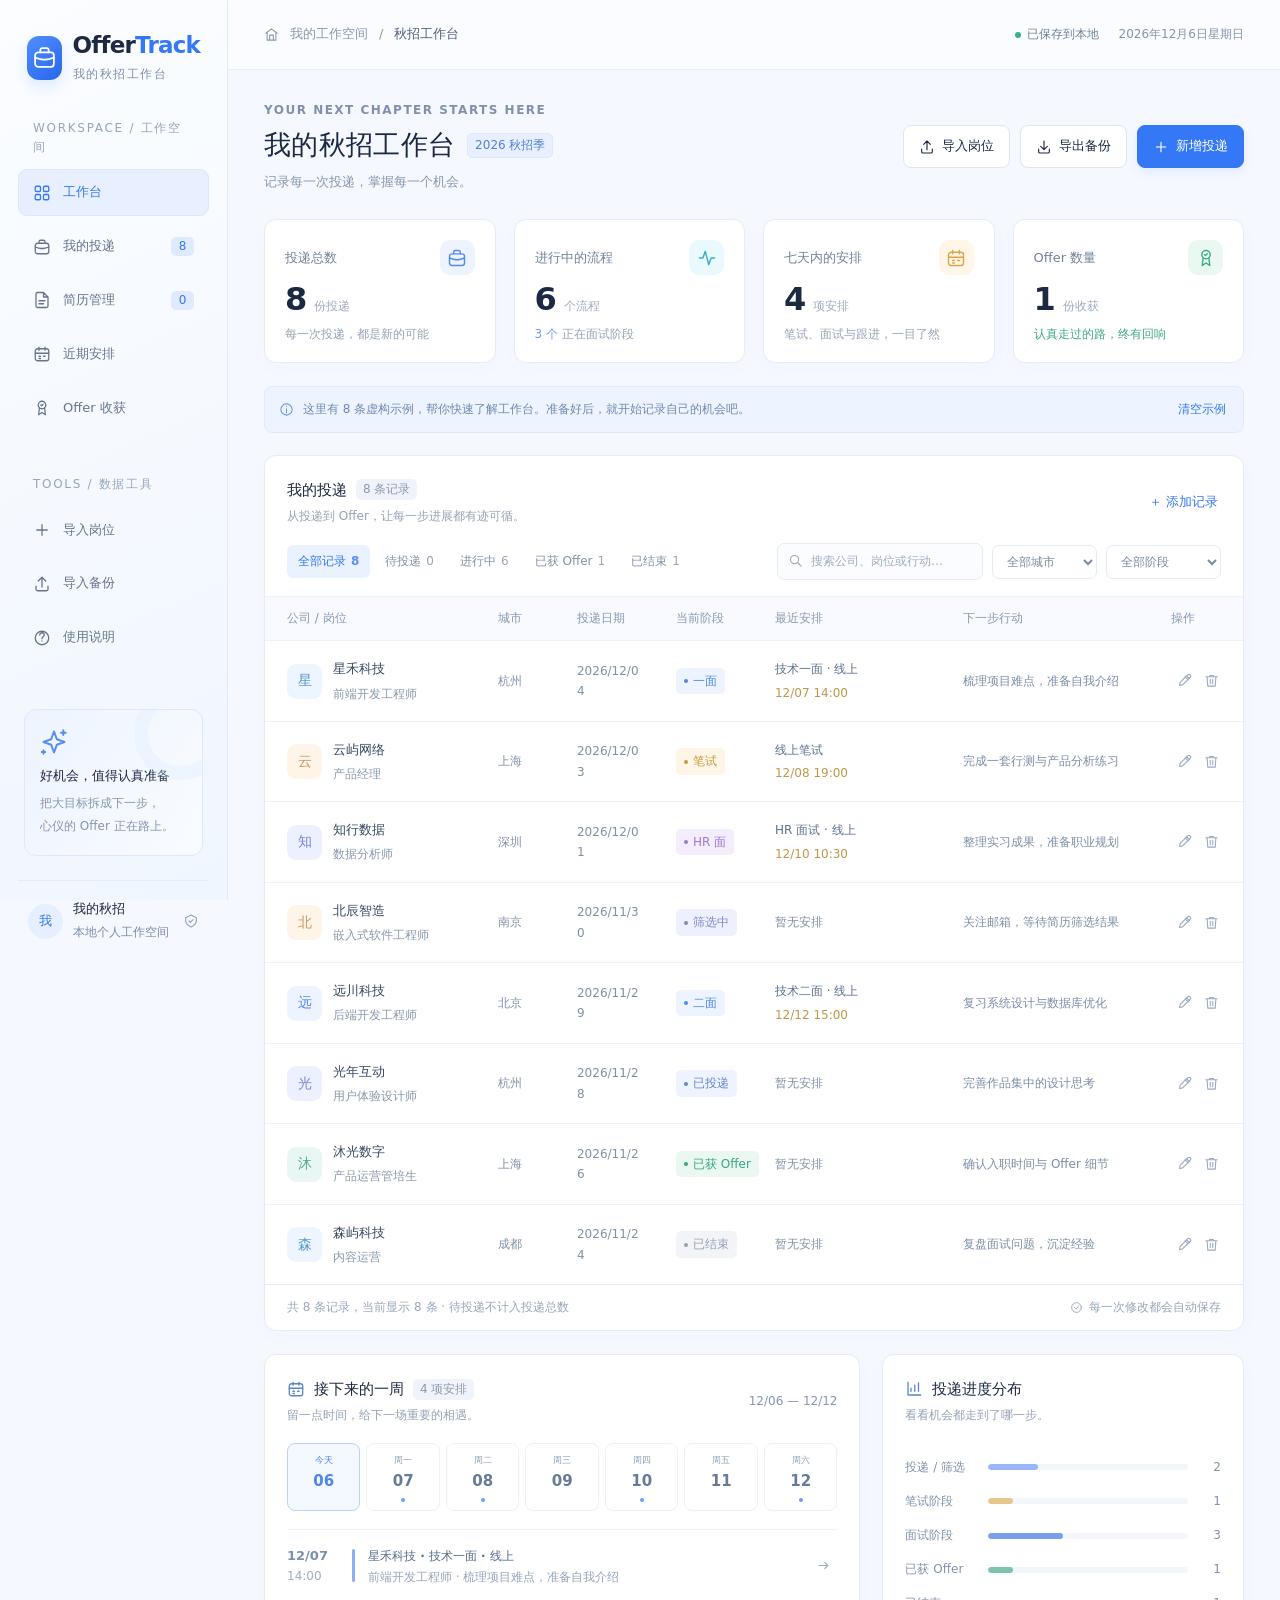
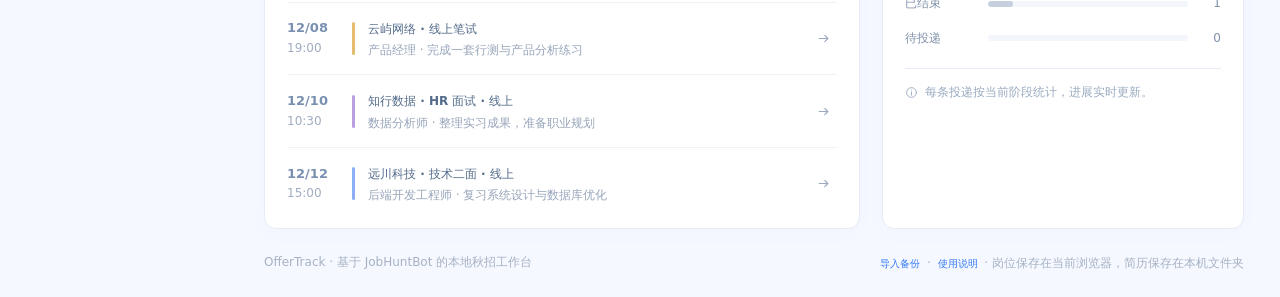
==== commit 2582b14f: "feat: integrate PDF resume library into existing dashboard; checkpoint before standalone cleanup" ====
--- a/dashboard/dashboard.html
+++ b/dashboard/dashboard.html
@@ -8,8 +8,10 @@
   <title>OfferTrack · 我的秋招工作台</title>
   <link rel="icon" type="image/svg+xml" href="favicon.svg">
   <link rel="stylesheet" href="autumn.css">
+  <link rel="stylesheet" href="resume-library.css">
   <script src="job-import.js" defer></script>
   <script src="job-fields.js" defer></script>
+  <script src="resume-library.js" defer></script>
   <script src="autumn.js" defer></script>
 </head>
 <body>
@@ -23,6 +25,7 @@
     <nav class="nav">
       <button class="active" data-nav="overview" aria-current="page" title="工作台"><i data-icon="grid"></i><span>工作台</span></button>
       <button data-nav="applications" title="我的投递"><i data-icon="briefcase"></i><span>我的投递</span><span class="nav-count" id="nav-total">0</span></button>
+      <button data-nav="resumes" title="简历管理"><i data-icon="file"></i><span>简历管理</span><span class="nav-count" id="resume-nav-count">0</span></button>
       <button data-nav="schedule" title="近期安排"><i data-icon="calendar"></i><span>近期安排</span></button>
       <button data-nav="offers" title="Offer 收获"><i data-icon="award"></i><span>Offer 收获</span></button>
     </nav>
@@ -44,6 +47,7 @@
       <div class="topbar-right"><span class="save-status" id="save-status"><span class="status-dot"></span><span id="save-label">本地保存</span></span><time id="today-label"></time></div>
     </header>
     <main class="content" id="main">
+      <div id="dashboard-content">
       <section class="page-heading" aria-labelledby="page-title">
         <div><p class="eyebrow">YOUR NEXT CHAPTER STARTS HERE</p><div class="heading-title"><h1 id="page-title">我的秋招工作台</h1><span class="season-tag" id="season-tag">秋招季</span></div><p class="subtitle">记录每一次投递，掌握每一个机会。</p></div>
         <div class="heading-actions"><button class="button" data-action="import-job"><i data-icon="upload"></i>导入岗位</button><button class="button" data-action="export"><i data-icon="download"></i><span class="export-label">导出备份</span></button><button class="button primary" data-action="add"><i data-icon="plus"></i>新增投递</button></div>
@@ -85,7 +89,22 @@
         </section>
         <section class="panel" aria-labelledby="progress-title"><div class="section-header"><div><div class="section-title"><i data-icon="chart"></i><h2 id="progress-title">投递进度分布</h2></div><p class="section-description">看看机会都走到了哪一步。</p></div></div><div class="pipeline" id="pipeline"></div></section>
       </div>
-      <footer class="page-footer"><span>OfferTrack · 基于 JobHuntBot 的本地秋招工作台</span><span><button class="text-button" data-action="import" style="font-size:10px">导入备份</button> · <button class="text-button" data-action="help" style="font-size:10px">使用说明</button> · 数据保存在当前浏览器</span></footer>
+      </div>
+      <section id="resume-manager" aria-labelledby="resume-page-title" hidden>
+        <div class="page-heading"><div><p class="eyebrow">简历管理</p><div class="heading-title"><h1 id="resume-page-title">为不同投递方向准备不同版本</h1></div><p class="subtitle">上传多份简历，为每个岗位选择合适的版本。</p></div><button class="button primary" data-resume-upload disabled><i data-icon="plus"></i>上传新简历</button></div>
+        <section class="resume-upload-area" id="resume-dropzone" aria-label="上传 PDF 简历">
+          <div class="resume-upload-main"><span class="resume-upload-symbol"><i data-icon="upload"></i></span><div><h2>上传并管理简历文件</h2><p>拖拽 PDF 到这里，或一次选择多份文件。</p><button class="button primary" data-resume-upload disabled><i data-icon="plus"></i>选择文件</button><small>单份不超过 20 MB</small></div></div>
+          <div class="resume-upload-note"><i data-icon="shield"></i><div><strong>当前简历版本：<b id="resume-total">0</b> 份</strong><p>简历保存在工作台的本地文件夹中。<br>添加或编辑岗位时，可以直接选择绑定。</p></div></div>
+          <input id="resume-file-input" type="file" accept=".pdf,application/pdf" multiple hidden>
+        </section>
+        <div class="resume-service-error" id="resume-service-error" role="alert" hidden><span id="resume-service-message"></span><button class="text-button" id="resume-retry">重新连接</button></div>
+        <section class="resume-batch panel" id="resume-batch" hidden aria-label="上传结果"><div><strong id="resume-batch-summary" role="status" aria-live="polite"></strong><button id="resume-dismiss" class="text-button" hidden>收起</button></div><progress id="resume-progress" value="0" max="100"></progress><ul id="resume-batch-results"></ul></section>
+        <div class="resume-list-heading"><h2>我的简历 <span class="count-pill" id="resume-list-count">0</span></h2><span>最近上传的版本在前 · <span id="resume-total-size">0 KB</span></span></div>
+        <div class="resume-empty panel" id="resume-empty" hidden><i data-icon="file"></i><h3>还没有上传简历</h3><p>上传第一份 PDF，建立自己的简历版本库。</p><button class="button" data-resume-upload>上传第一份简历</button></div>
+        <div class="resume-cards" id="resume-cards"></div>
+        <p class="resume-storage-note">简历文件保存在本机，不发送到招聘网站。岗位记录会保留你绑定的简历版本名称。</p>
+      </section>
+      <footer class="page-footer"><span>OfferTrack · 基于 JobHuntBot 的本地秋招工作台</span><span><button class="text-button" data-action="import" style="font-size:10px">导入备份</button> · <button class="text-button" data-action="help" style="font-size:10px">使用说明</button> · 岗位保存在当前浏览器，简历保存在本机文件夹</span></footer>
     </main>
   </div>
   <dialog id="record-dialog" aria-labelledby="record-title">
@@ -103,7 +122,7 @@
         <label class="field"><span class="field-label">截止日期 <span class="optional">选填</span></span><input name="deadline" id="field-deadline" type="date"><small>未填写默认招满为止</small></label>
         <label class="field full"><span class="field-label">岗位描述 JD</span><textarea name="jd" id="field-jd" maxlength="20000" rows="8" placeholder="把招聘网站里的岗位职责、任职要求、加分项复制到这里，保留完整岗位描述。"></textarea></label>
         <label class="field full"><span class="field-label">备注</span><textarea name="notes" id="field-notes" maxlength="2000" rows="3" placeholder="记录内推人、笔试时间、提醒、关注点等"></textarea></label>
-        <div class="field full"><div class="field-label"><label for="field-resume">绑定简历版本</label><button type="button" class="text-button resume-add" id="add-resume">添加版本名称</button></div><select name="resumeVersion" id="field-resume" aria-label="绑定简历版本"><option value="">暂无简历版本</option></select><div id="resume-editor" class="resume-editor" hidden><input id="resume-name" maxlength="100" aria-label="新简历版本名称" placeholder="例如：产品岗简历 V2"><button type="button" class="button" id="apply-resume">使用此版本</button></div><small>记录本次投递所用的简历版本名称。</small></div>
+        <div class="field full"><div class="field-label"><label for="field-resume">绑定简历版本</label><button type="button" class="text-button resume-add" id="add-resume">添加版本名称</button></div><select name="resumeVersion" id="field-resume" aria-label="绑定简历版本"><option value="">暂无简历版本</option></select><div id="resume-editor" class="resume-editor" hidden><input id="resume-name" maxlength="100" aria-label="新简历版本名称" placeholder="例如：产品岗简历 V2"><button type="button" class="button" id="apply-resume">使用此版本</button></div><small id="resume-binding-hint">可选择已上传的 PDF；已有的版本名称仍可继续使用。</small><a id="resume-bound-link" target="_blank" rel="noopener" hidden>查看所选简历 ↗</a></div>
         <details id="extra-job-fields" class="job-form-details"><summary>补充岗位信息 <span>招聘专业、学历、薪资</span></summary><div class="form-grid">
           <label class="field full"><span class="field-label">招聘专业</span><textarea name="majors" id="field-majors" maxlength="500" placeholder="例如：计算机、软件工程等相关专业"></textarea></label>
           <label class="field"><span class="field-label">学历要求</span><input name="education" id="field-education" maxlength="100" placeholder="例如：本科及以上"></label>
@@ -123,6 +142,8 @@
   <dialog id="confirm-dialog" class="confirm-dialog" aria-labelledby="confirm-title"><div class="dialog-heading"><div><h2 id="confirm-title">确认删除</h2></div><button class="icon-button" data-close="confirm-dialog" aria-label="关闭确认窗口"><i data-icon="x"></i></button></div><div class="dialog-body" id="confirm-message"></div><div class="dialog-footer"><button class="button" data-close="confirm-dialog">取消</button><button class="button danger" id="confirm-button">确认删除</button></div></dialog>
   <dialog id="help-dialog" aria-labelledby="help-title"><div class="dialog-heading"><div><h2 id="help-title">使用说明</h2><p>简单记录，安心跟进。</p></div><button class="icon-button" data-close="help-dialog" aria-label="关闭使用说明"><i data-icon="x"></i></button></div><div class="dialog-body" style="color:#7c8ca5;font-size:13px;line-height:2"><p><strong style="color:#455b7b">1. 记录进展</strong><br>点击“新增投递”保存岗位信息，默认加入待投递。完成网申后展开“投递进度与安排”，更新阶段和投递日期。列表右侧的铅笔可编辑，垃圾桶可删除，删除后可短暂撤销。点击统计卡片或筛选项可快速查找记录。</p><p style="margin-top:16px"><strong style="color:#455b7b">2. 查看安排</strong><br>每条记录可保存一项最近安排，日期未确定时可只写名称。七天范围为今天 00:00 至第七天 23:59，已结束、已撤回的流程不计入安排。点选日历日期可筛选，再点一次显示整周。</p><p style="margin-top:16px"><strong style="color:#455b7b">3. 保存与备份</strong><br>数据自动保存在当前浏览器。请使用固定浏览器和打开方式；换浏览器、移动文件、改用 localhost 或清理浏览器数据后，可能需要导入备份。使用“导出备份”保存 JSON 文件，在“导入备份”中恢复。导入前会让你确认替换。</p><p style="margin-top:16px"><strong style="color:#455b7b">4. 示例与原有项目</strong><br>首次打开会显示 8 条虚构示例，可一键清空。基础版独立使用浏览器存储；原有 CSV 数据和旧版看板保留在项目中，可通过本地启动脚本访问 dashboard-legacy.html。</p></div><div class="dialog-footer"><button class="button primary" data-close="help-dialog">知道了</button></div></dialog>
   <input type="file" id="import-file" accept="application/json,.json" hidden>
+  <dialog id="resume-edit-dialog" class="confirm-dialog" aria-labelledby="resume-edit-title"><div class="dialog-heading"><div><h2 id="resume-edit-title">重命名简历</h2><p>给不同投递方向取一个好辨认的名称。</p></div><button class="icon-button" data-close="resume-edit-dialog" aria-label="关闭简历命名窗口"><i data-icon="x"></i></button></div><form id="resume-edit-form"><div class="dialog-body"><label class="field">简历名称<input id="resume-edit-name" required maxlength="100" autocomplete="off"></label><p class="form-error" id="resume-edit-error" role="alert" hidden></p></div><div class="dialog-footer"><button type="button" class="button" data-close="resume-edit-dialog">取消</button><button type="submit" class="button primary" id="resume-edit-save">保存名称</button></div></form></dialog>
+  <dialog id="resume-remove-dialog" class="confirm-dialog" aria-labelledby="resume-remove-title"><div class="dialog-heading"><h2 id="resume-remove-title">删除这份简历？</h2><button class="icon-button" data-close="resume-remove-dialog" aria-label="关闭简历删除窗口"><i data-icon="x"></i></button></div><div class="dialog-body"><p id="resume-remove-message"></p><p class="form-error" id="resume-remove-error" role="alert" hidden></p></div><div class="dialog-footer"><button type="button" class="button" data-close="resume-remove-dialog">保留简历</button><button class="button danger" id="resume-remove-confirm">确认删除</button></div></dialog>
   <input type="file" id="import-job-file" accept="application/json,.json" hidden>
   <div id="toast" class="toast" role="status" aria-live="polite" hidden></div>
   <noscript><p style="padding:25px;margin-left:230px">请启用浏览器 JavaScript，以使用投递记录的新增、编辑和保存功能。</p></noscript>
--- a/dashboard/resume-library.css
+++ b/dashboard/resume-library.css
@@ -0,0 +1,6 @@
+/* Shares OfferTrack's existing tokens, buttons, dialogs and sidebar. */
+#resume-manager .eyebrow{color:var(--blue);letter-spacing:0;font-size:14px;margin-bottom:9px}.resume-upload-area{display:flex;justify-content:space-between;align-items:center;gap:28px;border:1px solid #d5e5ff;border-radius:12px;padding:34px;background:linear-gradient(115deg,#ecf4ff,#f1f7ff);position:relative}.resume-upload-main{display:flex;align-items:center;gap:24px}.resume-upload-symbol{width:80px;height:95px;display:grid;place-items:center;border:1px solid #d7e5ff;border-radius:14px;background:white;color:var(--blue);flex:none}.resume-upload-symbol .icon{width:34px;height:34px;stroke-width:1.4}.resume-upload-main h2{font-size:21px}.resume-upload-main p{font-size:14px;color:var(--muted);margin:9px 0 22px}.resume-upload-main small{margin-left:12px;color:#8193ad;font-size:12px}.resume-upload-note{display:flex;align-items:flex-start;gap:14px;padding:25px;background:#ffffffbd;border-radius:10px;max-width:405px}.resume-upload-note>.icon{color:var(--blue);width:27px;height:27px}.resume-upload-note strong{font-size:15px;display:block}.resume-upload-note b{color:var(--blue)}.resume-upload-note p{font-size:13px;color:var(--muted);line-height:1.9;margin-top:8px}.resume-list-heading{display:flex;align-items:center;justify-content:space-between;gap:20px;margin:31px 0 19px}.resume-list-heading h2{font-size:19px}.resume-list-heading .count-pill{vertical-align:middle;margin-left:7px}.resume-list-heading>span{font-size:12px;color:#8998ac}.resume-cards{display:grid;grid-template-columns:repeat(3,minmax(0,1fr));gap:18px}.resume-file-card{padding:23px;min-width:0}.resume-card-top{display:flex;justify-content:space-between;align-items:center;margin-bottom:20px}.resume-pdf-icon{width:44px;height:48px;border-radius:9px;background:#edf4ff;color:var(--blue);display:grid;place-items:center}.resume-pdf-icon .icon{width:24px;height:24px}.resume-format{color:#93a5bc;letter-spacing:1px;font-size:11px;padding:3px 7px;border-radius:4px;background:#f1f5fa}.resume-file-card h3{font-size:17px;overflow-wrap:anywhere;line-height:1.6}.resume-original{font-size:12px;color:#92a0b5;margin:6px 0 18px;white-space:nowrap;text-overflow:ellipsis;overflow:hidden}.resume-card-meta{font-size:12px;color:#8698af;display:flex;flex-wrap:wrap;justify-content:space-between;gap:8px}.resume-use-count{font-size:12px;color:#8b9bb0;margin:12px 0}.resume-card-actions{display:flex;align-items:center;gap:5px;border-top:1px solid var(--line);padding-top:15px;margin-top:16px}.resume-card-actions .icon-button{padding:7px}.resume-view{font-size:14px;font-weight:550;margin-right:auto}.resume-empty{padding:48px 24px;text-align:center;background:#ffffff80;border-style:dashed}.resume-empty>.icon{width:36px;height:36px;color:#96b3e2;margin-bottom:16px}.resume-empty h3{font-size:18px;font-weight:550}.resume-empty p{font-size:14px;color:#8c9cb4;margin:9px 0 20px}.resume-storage-note{text-align:center;font-size:12px;color:#99a7ba;margin:25px 0 10px}.resume-upload-area.dragover:after{content:'松开鼠标，上传 PDF 简历';position:absolute;inset:0;border:2px dashed var(--blue);background:#eff6fff5;color:var(--blue);display:grid;place-items:center;font-weight:600;font-size:20px;border-radius:12px;pointer-events:none}.resume-service-error{padding:14px 18px;border:1px solid #efcbd1;border-radius:9px;background:#fff2f4;color:#b85162;display:flex;align-items:center;justify-content:space-between;gap:15px;margin:18px 0;font-size:14px}.resume-service-error a{margin-left:10px}.resume-service-error button{flex:none}.resume-batch{padding:18px 22px;margin-top:20px}.resume-batch>div{display:flex;align-items:center;justify-content:space-between;gap:14px;font-size:14px}.resume-batch strong{overflow-wrap:anywhere}.resume-batch progress{width:100%;height:6px;display:block;margin-top:14px;accent-color:var(--blue);border:0;border-radius:6px}.resume-batch ul{list-style:none;margin:10px 0 0;padding:0;max-height:210px;overflow:auto}.resume-batch li{font-size:13px;padding:5px 0;overflow-wrap:anywhere}.resume-batch .success{color:#269476}.resume-batch .failed{color:#c95265}.resume-batch .duplicate{color:#a07d36}.record-resume-link{display:block;font-size:12px;margin-top:4px;white-space:normal;overflow-wrap:anywhere}.record-resume-link.unavailable{color:#8a9ab0}#resume-bound-link{font-size:13px}#resume-edit-dialog .dialog-body,#resume-remove-dialog .dialog-body{font-size:14px}
+@media(min-width:1650px){.resume-cards{grid-template-columns:repeat(4,minmax(0,1fr))}}
+@media(max-width:1250px){.resume-upload-symbol{display:none}.resume-upload-area{padding:26px;gap:20px}.resume-upload-note{padding:20px;max-width:340px}.resume-cards{grid-template-columns:repeat(2,minmax(0,1fr))}}
+@media(max-width:800px){.resume-upload-area{flex-direction:column;align-items:stretch}.resume-upload-note{max-width:none}.resume-upload-main h2{font-size:19px}}
+@media(max-width:600px){.resume-cards{grid-template-columns:1fr}.resume-upload-area{padding:23px 20px}.resume-upload-main p{font-size:13px}.resume-upload-main small{font-size:11px}.resume-upload-note{padding:18px 14px}.resume-upload-note p{font-size:12px}.resume-list-heading{align-items:flex-start;gap:10px}.resume-list-heading>span{max-width:140px;text-align:right;font-size:11px}.resume-file-card{padding:23px}.resume-storage-note{font-size:11px}.resume-service-error{flex-wrap:wrap}.resume-batch{padding:17px}.resume-batch>div{font-size:13px}.sidebar .nav{gap:0}.sidebar .nav button{padding:9px}.sidebar .wordmark{font-size:16px}.sidebar .brand{gap:5px}}
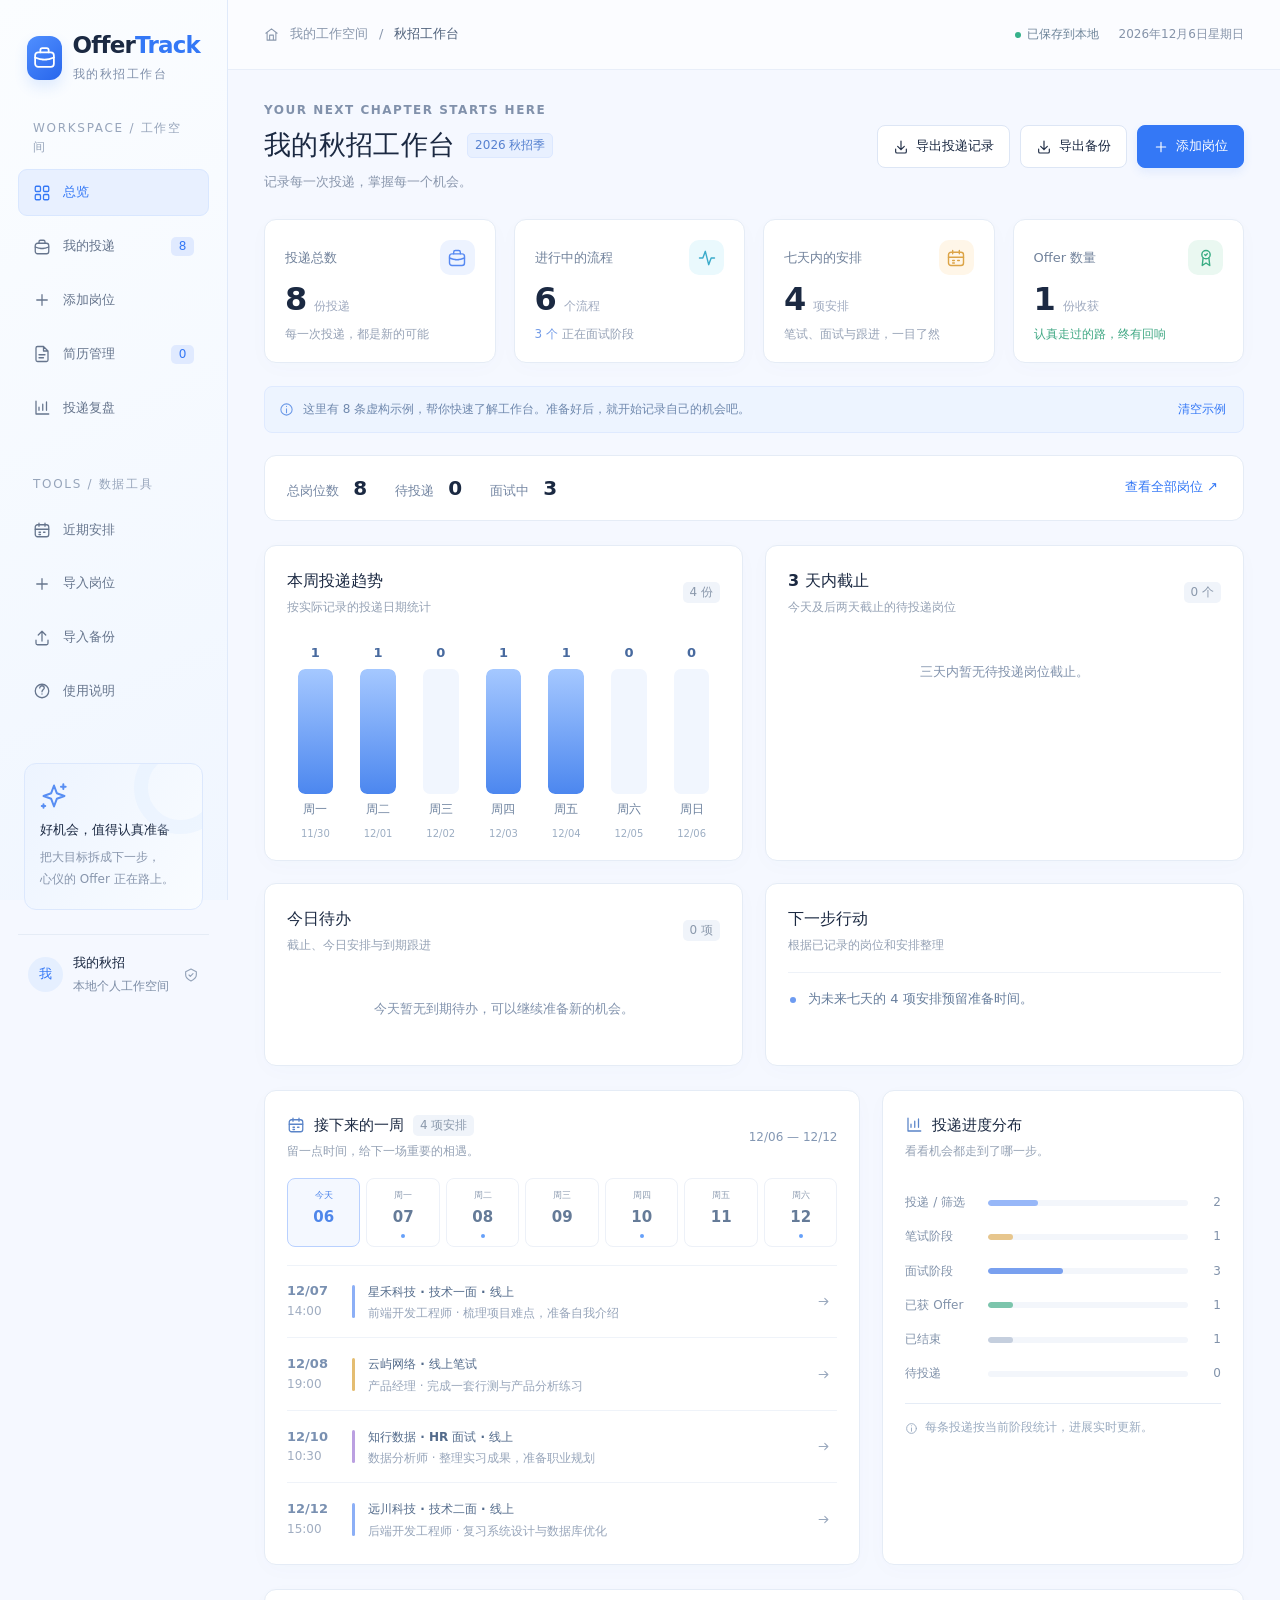
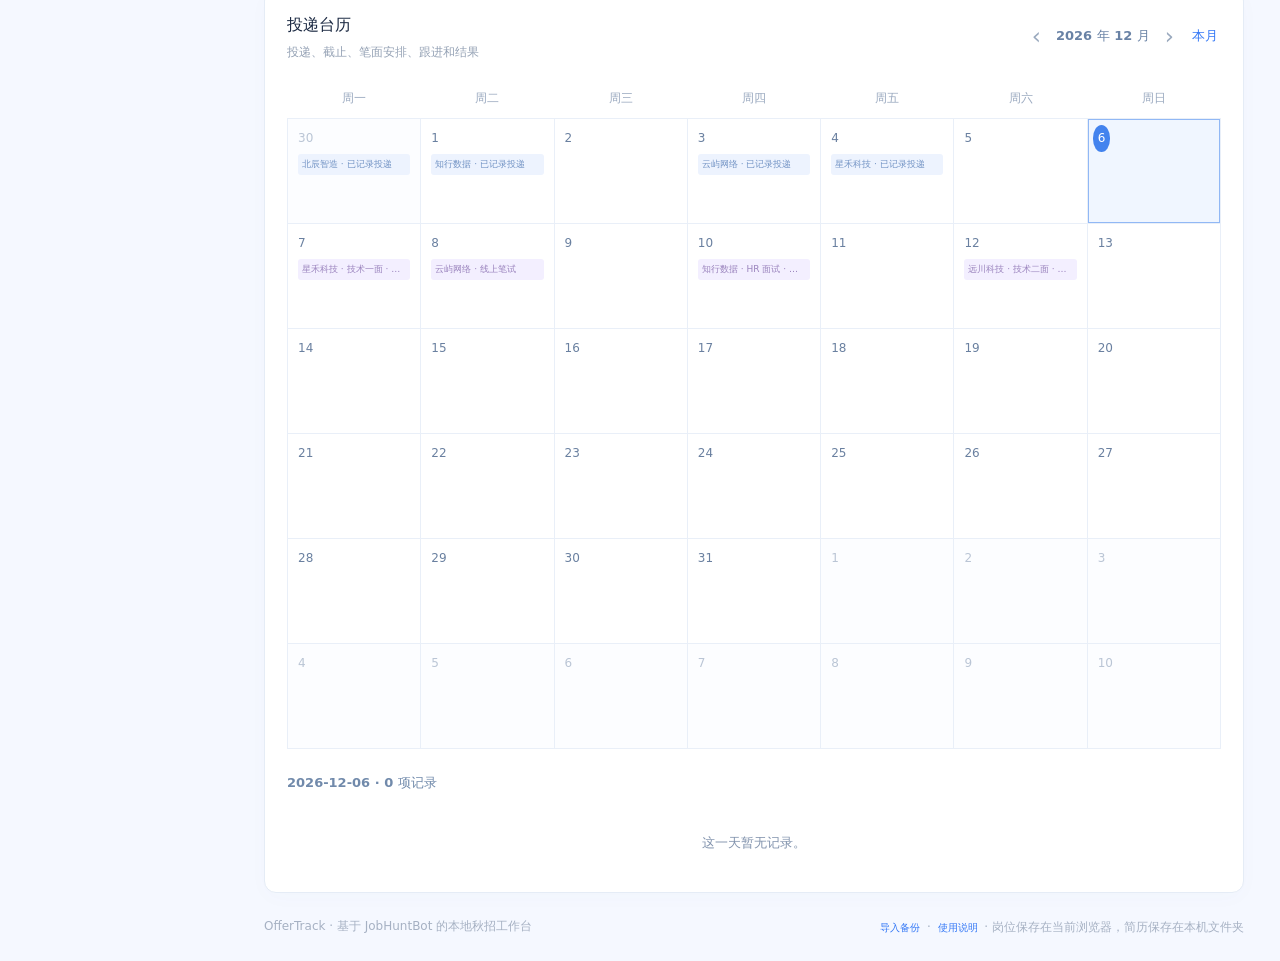
==== commit 211648e5: "checkpoint: five integrated views before acceptance tests" ====
--- a/dashboard/dashboard.html
+++ b/dashboard/dashboard.html
@@ -9,12 +9,15 @@
   <link rel="icon" type="image/svg+xml" href="favicon.svg">
   <link rel="stylesheet" href="autumn.css">
   <link rel="stylesheet" href="resume-library.css">
+  <link rel="stylesheet" href="workspace.css">
   <script src="job-import.js" defer></script>
   <script src="job-fields.js" defer></script>
   <script src="resume-library.js" defer></script>
+  <script src="workspace-data.js" defer></script>
+  <script src="workspace.js" defer></script>
   <script src="autumn.js" defer></script>
 </head>
-<body>
+<body data-page="overview">
   <a class="skip-link" href="#main">跳到工作台</a>
   <aside class="sidebar" aria-label="主导航">
     <a class="brand" href="#" aria-label="OfferTrack 工作台" data-nav="overview">
@@ -23,15 +26,16 @@
     </a>
     <div class="nav-label">WORKSPACE / 工作空间</div>
     <nav class="nav">
-      <button class="active" data-nav="overview" aria-current="page" title="工作台"><i data-icon="grid"></i><span>工作台</span></button>
+      <button class="active" data-nav="overview" aria-current="page" title="总览"><i data-icon="grid"></i><span>总览</span></button>
       <button data-nav="applications" title="我的投递"><i data-icon="briefcase"></i><span>我的投递</span><span class="nav-count" id="nav-total">0</span></button>
+      <button data-action="add" title="添加岗位"><i data-icon="plus"></i><span>添加岗位</span></button>
       <button data-nav="resumes" title="简历管理"><i data-icon="file"></i><span>简历管理</span><span class="nav-count" id="resume-nav-count">0</span></button>
-      <button data-nav="schedule" title="近期安排"><i data-icon="calendar"></i><span>近期安排</span></button>
-      <button data-nav="offers" title="Offer 收获"><i data-icon="award"></i><span>Offer 收获</span></button>
+      <button data-nav="review" title="投递复盘"><i data-icon="chart"></i><span>投递复盘</span></button>
     </nav>
     <div class="sidebar-separator"></div>
     <div class="nav-label">TOOLS / 数据工具</div>
     <nav class="nav tools-nav" aria-label="数据工具">
+      <button data-nav="schedule" title="近期安排"><i data-icon="calendar"></i><span>近期安排</span></button>
       <button data-action="import-job" title="导入插件采集的岗位文件"><i data-icon="plus"></i><span>导入岗位</span></button>
       <button data-action="import" title="导入备份"><i data-icon="upload"></i><span>导入备份</span></button>
       <button data-action="help" title="使用说明"><i data-icon="help"></i><span>使用说明</span></button>
@@ -50,7 +54,7 @@
       <div id="dashboard-content">
       <section class="page-heading" aria-labelledby="page-title">
         <div><p class="eyebrow">YOUR NEXT CHAPTER STARTS HERE</p><div class="heading-title"><h1 id="page-title">我的秋招工作台</h1><span class="season-tag" id="season-tag">秋招季</span></div><p class="subtitle">记录每一次投递，掌握每一个机会。</p></div>
-        <div class="heading-actions"><button class="button" data-action="import-job"><i data-icon="upload"></i>导入岗位</button><button class="button" data-action="export"><i data-icon="download"></i><span class="export-label">导出备份</span></button><button class="button primary" data-action="add"><i data-icon="plus"></i>新增投递</button></div>
+        <div class="heading-actions"><button class="button" data-action="export-csv"><i data-icon="download"></i>导出投递记录</button><button class="button" data-action="export"><i data-icon="download"></i><span class="export-label">导出备份</span></button><button class="button primary" data-action="add"><i data-icon="plus"></i>添加岗位</button></div>
       </section>
       <section class="stats" aria-label="投递概览">
         <button class="stat-card" data-stat="all" title="查看所有投递"><div class="stat-top">投递总数<span class="stat-icon"><i data-icon="briefcase"></i></span></div><div class="stat-value"><strong id="stat-total">0</strong><span>份投递</span></div><p class="stat-note">每一次投递，都是新的可能</p></button>
@@ -60,6 +64,13 @@
       </section>
       <div class="storage-error" id="storage-error" role="alert" hidden></div>
       <div class="demo-banner" id="demo-banner" hidden><i data-icon="info"></i><span id="demo-text"></span><button class="text-button" data-action="clear-demo">清空示例</button></div>
+      <section class="overview-only overview-summary" aria-label="岗位总量"><span>总岗位数 <b id="overview-total-jobs">0</b></span><span>待投递 <b id="overview-planned">0</b></span><span>面试中 <b id="overview-interviews">0</b></span><button class="text-button" data-nav="applications">查看全部岗位 ↗</button></section>
+      <div class="overview-only overview-grid">
+        <section class="panel"><div class="section-header"><div><h2>本周投递趋势</h2><p class="section-description">按实际记录的投递日期统计</p></div><span class="count-pill" id="overview-week-count">0 个</span></div><div class="week-bars" id="overview-trend" aria-label="本周各日投递量"></div></section>
+        <section class="panel"><div class="section-header"><div><h2>3 天内截止</h2><p class="section-description">今天及后两天截止的待投递岗位</p></div><span class="count-pill" id="overview-deadline-count">0 个</span></div><div class="action-list" id="overview-deadlines"></div></section>
+        <section class="panel"><div class="section-header"><div><h2>今日待办</h2><p class="section-description">截止、今日安排与到期跟进</p></div><span class="count-pill" id="overview-todo-count">0 项</span></div><div class="action-list" id="overview-todos"></div></section>
+        <section class="panel"><div class="section-header"><div><h2>下一步行动</h2><p class="section-description">根据已记录的岗位和安排整理</p></div></div><ul class="action-suggestions" id="overview-suggestions"></ul></section>
+      </div>
       <section class="panel applications-panel" id="applications" aria-labelledby="applications-title">
         <div class="section-header"><div><div class="section-title"><h2 id="applications-title">我的投递</h2><span class="count-pill" id="list-count">0 条记录</span></div><p class="section-description">从投递到 Offer，让每一步进展都有迹可循。</p></div><button class="text-button" data-action="add">＋ 添加记录</button></div>
         <div class="table-controls">
@@ -71,12 +82,15 @@
             <button class="tab" data-filter="ended" aria-pressed="false">已结束<span id="tab-ended">0</span></button>
           </div>
           <div class="filters">
-            <label class="search-box"><i data-icon="search"></i><input id="search" type="search" placeholder="搜索公司、岗位或行动…" aria-label="搜索公司、岗位或行动"></label>
+            <label class="search-box"><i data-icon="search"></i><input id="search" type="search" placeholder="搜索公司、岗位、城市、标签、绑定简历、备注或 JD" aria-label="搜索公司、岗位、城市、标签、绑定简历、备注或 JD"></label>
             <select class="filter-select" id="city-filter" aria-label="按城市筛选"><option value="">全部城市</option></select>
             <select class="filter-select" id="stage-filter" aria-label="按阶段筛选"><option value="">全部阶段</option></select>
           </div>
         </div>
-        <div class="table-wrap" tabindex="0" role="region" aria-label="投递记录，可左右滚动">
+        <div class="job-quickbar"><div class="quick-filters" role="group" aria-label="快捷筛选"><span>快速筛选</span><button data-quick="all" class="active" aria-pressed="true">全部</button><button data-quick="favorite" aria-pressed="false">已收藏</button><button data-quick="matched" aria-pressed="false" title="已手动记录匹配度的岗位">已匹配</button><button data-quick="deadline" aria-pressed="false">3 天内截止</button><button data-quick="high" aria-pressed="false" title="手动匹配度至少 80 分">高匹配度</button><button data-quick="resume" aria-pressed="false">已绑定简历</button><button data-quick="unscheduled" aria-pressed="false">未设置时间</button></div><div class="view-switch" role="group" aria-label="投递视图"><button data-job-view="board">卡片视图</button><button data-job-view="table">表格视图</button></div></div>
+        <div class="board-toolbar" id="board-toolbar"><span>拖动卡片，或在卡片内选择新阶段</span><div><button class="button" id="board-prev" aria-label="向左查看投递阶段">‹</button><button class="button" id="board-next" aria-label="向右查看投递阶段">›</button></div></div>
+        <div class="job-board" id="job-board" tabindex="0" aria-label="按阶段排列的投递看板"></div>
+        <div class="table-wrap" id="application-table" tabindex="0" role="region" aria-label="投递记录，可左右滚动">
           <table class="jobs-table"><thead><tr><th scope="col">公司 / 岗位</th><th scope="col">城市</th><th scope="col">投递日期</th><th scope="col">当前阶段</th><th scope="col">最近安排</th><th scope="col">下一步行动</th><th scope="col">操作</th></tr></thead><tbody id="jobs-body"></tbody></table>
         </div>
         <div class="table-footer"><span id="results-label" aria-live="polite"></span><span class="footer-tip"><i data-icon="check-circle"></i>每一次修改都会自动保存</span></div>
@@ -89,6 +103,7 @@
         </section>
         <section class="panel" aria-labelledby="progress-title"><div class="section-header"><div><div class="section-title"><i data-icon="chart"></i><h2 id="progress-title">投递进度分布</h2></div><p class="section-description">看看机会都走到了哪一步。</p></div></div><div class="pipeline" id="pipeline"></div></section>
       </div>
+      <section class="overview-only panel month-panel" aria-labelledby="month-calendar-title"><div class="section-header"><div><h2 id="month-calendar-title">投递台历</h2><p class="section-description">投递、截止、笔面安排、跟进和结果</p></div><div class="month-navigation"><button class="icon-button" id="calendar-prev" aria-label="上个月">‹</button><strong id="calendar-month"></strong><button class="icon-button" id="calendar-next" aria-label="下个月">›</button><button class="text-button" id="calendar-today">本月</button></div></div><div class="calendar-weekdays" aria-hidden="true"><span>周一</span><span>周二</span><span>周三</span><span>周四</span><span>周五</span><span>周六</span><span>周日</span></div><div class="month-calendar" id="month-calendar"></div><div class="calendar-detail"><strong id="calendar-selection"></strong><div id="calendar-events" class="action-list"></div></div></section>
       </div>
       <section id="resume-manager" aria-labelledby="resume-page-title" hidden>
         <div class="page-heading"><div><p class="eyebrow">简历管理</p><div class="heading-title"><h1 id="resume-page-title">为不同投递方向准备不同版本</h1></div><p class="subtitle">上传多份简历，为每个岗位选择合适的版本。</p></div><button class="button primary" data-resume-upload disabled><i data-icon="plus"></i>上传新简历</button></div>
@@ -103,6 +118,13 @@
         <div class="resume-empty panel" id="resume-empty" hidden><i data-icon="file"></i><h3>还没有上传简历</h3><p>上传第一份 PDF，建立自己的简历版本库。</p><button class="button" data-resume-upload>上传第一份简历</button></div>
         <div class="resume-cards" id="resume-cards"></div>
         <p class="resume-storage-note">简历文件保存在本机，不发送到招聘网站。岗位记录会保留你绑定的简历版本名称。</p>
+      </section>
+      <section id="review-panel" aria-labelledby="review-title" hidden>
+        <div class="page-heading"><div><p class="eyebrow">投递复盘</p><div class="heading-title"><h1 id="review-title">每周回顾，把下一步安排清楚</h1></div><p class="subtitle">从投递节奏、阶段进展与面试记录中，找到需要跟进的机会。</p></div><button class="button" data-nav="applications">回到我的投递 ↗</button></div>
+        <div class="review-week-picker"><button class="button" id="review-prev" aria-label="上一周">‹</button><strong id="review-week-label"></strong><button class="button" id="review-next" aria-label="下一周">›</button><button class="text-button" id="review-this-week">回到本周</button></div>
+        <div class="review-stats"><article class="panel"><p>本周投递数量</p><strong id="review-submitted">0</strong><small>按所选周的投递日期统计</small></article><article class="panel"><p>本周笔面安排</p><strong id="review-appointments">0</strong><small>每个岗位保存的最近一次笔面安排</small></article><article class="panel"><p>累计推进率</p><strong id="review-progression">0%</strong><small>已进入过笔试、面试或 Offer 的已投递岗位占比</small></article></div>
+        <div class="overview-grid"><section class="panel"><div class="section-header"><div><h2>本周投递节奏</h2><p class="section-description">点击周切换查看不同时间段</p></div></div><div class="week-bars" id="review-trend"></div></section><section class="panel"><div class="section-header"><h2>阶段分布</h2></div><div id="review-stages" class="review-stage-list"></div></section><section class="panel"><div class="section-header"><h2>近期需要优先处理</h2></div><div class="action-list" id="review-priority"></div></section><section class="panel"><div class="section-header"><h2>近期笔面安排</h2></div><div class="action-list" id="review-upcoming"></div></section><section class="panel"><div class="section-header"><div><h2>长时间没进展</h2><p class="section-description">至少 14 天没有新的阶段进展</p></div></div><div class="action-list" id="review-stalled"></div></section><section class="panel"><div class="section-header"><h2>接下来一周的行动建议</h2></div><ul class="action-suggestions" id="review-suggestions"></ul></section></div>
+        <section class="panel review-notes-panel"><div class="section-header"><div><h2>我的复盘记录</h2><p class="section-description">在岗位编辑中记录面试经验、结果原因和下次改进</p></div></div><div id="review-notes"></div></section>
       </section>
       <footer class="page-footer"><span>OfferTrack · 基于 JobHuntBot 的本地秋招工作台</span><span><button class="text-button" data-action="import" style="font-size:10px">导入备份</button> · <button class="text-button" data-action="help" style="font-size:10px">使用说明</button> · 岗位保存在当前浏览器，简历保存在本机文件夹</span></footer>
     </main>
@@ -127,6 +149,9 @@
           <label class="field full"><span class="field-label">招聘专业</span><textarea name="majors" id="field-majors" maxlength="500" placeholder="例如：计算机、软件工程等相关专业"></textarea></label>
           <label class="field"><span class="field-label">学历要求</span><input name="education" id="field-education" maxlength="100" placeholder="例如：本科及以上"></label>
           <label class="field"><span class="field-label">薪资</span><input name="salary" id="field-salary" maxlength="100" placeholder="以招聘页面为准"></label>
+          <label class="field"><span class="field-label">标签</span><input name="tags" id="field-tags" maxlength="200" placeholder="例如：重点目标、内推、国企"></label>
+          <label class="field"><span class="field-label">匹配度（手动记录）</span><input name="matchScore" id="field-match-score" type="number" min="0" max="100" step="1" placeholder="0–100，选填"><small>不填写时不算已匹配；80 分及以上为高匹配度。</small></label>
+          <label class="field full favorite-field"><span><input name="favorite" id="field-favorite" type="checkbox"> 收藏这个岗位</span></label>
         </div></details>
         <details id="progress-fields" class="job-form-details"><summary>投递进度与安排 <span id="progress-summary">待投递</span></summary><div class="form-grid">
           <label class="field"><span class="field-label">当前阶段 <em>*</em></span><select name="stage" id="field-stage" required></select></label>
@@ -134,6 +159,9 @@
           <label class="field"><span class="field-label">最近安排</span><input name="eventTitle" id="field-event" maxlength="120" placeholder="例如：技术一面 / 线上笔试"></label>
           <label class="field"><span class="field-label">安排时间</span><input name="eventAt" id="field-event-at" type="datetime-local"><small>填写后将自动计入七天内的安排。</small></label>
           <label class="field full"><span class="field-label">下一步行动</span><textarea name="nextAction" id="field-action" maxlength="500" placeholder="例如：准备自我介绍，复习项目难点"></textarea></label>
+          <label class="field"><span class="field-label">计划跟进日期</span><input name="followUpDate" id="field-follow-up" type="date"><small>到期后会出现在总览的今日待办中。</small></label>
+          <label class="field full"><span class="field-label">个人复盘</span><textarea name="reviewNotes" id="field-review-notes" maxlength="6000" rows="4" placeholder="记录面试问题、反馈、结果原因与下次改进"></textarea><small>保存后会汇总到投递复盘页面。</small></label>
+          <div class="field full"><span class="field-label">阶段记录</span><div id="record-stage-history" class="record-stage-history"></div></div>
         </div></details>
       </div><p id="form-error" class="form-error" role="alert" hidden></p></div>
       <div class="dialog-footer"><small><em>*</em> 为必填项 · 核对后保存</small><button type="button" class="button" data-close="record-dialog">取消</button><button class="button primary" type="submit"><i data-icon="check"></i><span id="save-button-label">保存岗位</span></button></div>
@@ -142,6 +170,7 @@
   <dialog id="confirm-dialog" class="confirm-dialog" aria-labelledby="confirm-title"><div class="dialog-heading"><div><h2 id="confirm-title">确认删除</h2></div><button class="icon-button" data-close="confirm-dialog" aria-label="关闭确认窗口"><i data-icon="x"></i></button></div><div class="dialog-body" id="confirm-message"></div><div class="dialog-footer"><button class="button" data-close="confirm-dialog">取消</button><button class="button danger" id="confirm-button">确认删除</button></div></dialog>
   <dialog id="help-dialog" aria-labelledby="help-title"><div class="dialog-heading"><div><h2 id="help-title">使用说明</h2><p>简单记录，安心跟进。</p></div><button class="icon-button" data-close="help-dialog" aria-label="关闭使用说明"><i data-icon="x"></i></button></div><div class="dialog-body" style="color:#7c8ca5;font-size:13px;line-height:2"><p><strong style="color:#455b7b">1. 记录进展</strong><br>点击“新增投递”保存岗位信息，默认加入待投递。完成网申后展开“投递进度与安排”，更新阶段和投递日期。列表右侧的铅笔可编辑，垃圾桶可删除，删除后可短暂撤销。点击统计卡片或筛选项可快速查找记录。</p><p style="margin-top:16px"><strong style="color:#455b7b">2. 查看安排</strong><br>每条记录可保存一项最近安排，日期未确定时可只写名称。七天范围为今天 00:00 至第七天 23:59，已结束、已撤回的流程不计入安排。点选日历日期可筛选，再点一次显示整周。</p><p style="margin-top:16px"><strong style="color:#455b7b">3. 保存与备份</strong><br>数据自动保存在当前浏览器。请使用固定浏览器和打开方式；换浏览器、移动文件、改用 localhost 或清理浏览器数据后，可能需要导入备份。使用“导出备份”保存 JSON 文件，在“导入备份”中恢复。导入前会让你确认替换。</p><p style="margin-top:16px"><strong style="color:#455b7b">4. 示例与原有项目</strong><br>首次打开会显示 8 条虚构示例，可一键清空。基础版独立使用浏览器存储；原有 CSV 数据和旧版看板保留在项目中，可通过本地启动脚本访问 dashboard-legacy.html。</p></div><div class="dialog-footer"><button class="button primary" data-close="help-dialog">知道了</button></div></dialog>
   <input type="file" id="import-file" accept="application/json,.json" hidden>
+  <dialog id="stage-label-dialog" class="confirm-dialog" aria-labelledby="stage-label-title"><div class="dialog-heading"><h2 id="stage-label-title">修改看板列名称</h2><button class="icon-button" data-close="stage-label-dialog" aria-label="关闭列名称窗口"><i data-icon="x"></i></button></div><form id="stage-label-form"><div class="dialog-body"><label class="field">显示名称<input id="stage-label-input" required maxlength="30"></label><p class="section-description">只调整看板显示名称，岗位实际阶段保持原含义。</p></div><div class="dialog-footer"><button class="button" type="button" id="stage-label-reset">恢复默认</button><button class="button primary" type="submit">保存名称</button></div></form></dialog>
   <dialog id="resume-edit-dialog" class="confirm-dialog" aria-labelledby="resume-edit-title"><div class="dialog-heading"><div><h2 id="resume-edit-title">重命名简历</h2><p>给不同投递方向取一个好辨认的名称。</p></div><button class="icon-button" data-close="resume-edit-dialog" aria-label="关闭简历命名窗口"><i data-icon="x"></i></button></div><form id="resume-edit-form"><div class="dialog-body"><label class="field">简历名称<input id="resume-edit-name" required maxlength="100" autocomplete="off"></label><p class="form-error" id="resume-edit-error" role="alert" hidden></p></div><div class="dialog-footer"><button type="button" class="button" data-close="resume-edit-dialog">取消</button><button type="submit" class="button primary" id="resume-edit-save">保存名称</button></div></form></dialog>
   <dialog id="resume-remove-dialog" class="confirm-dialog" aria-labelledby="resume-remove-title"><div class="dialog-heading"><h2 id="resume-remove-title">删除这份简历？</h2><button class="icon-button" data-close="resume-remove-dialog" aria-label="关闭简历删除窗口"><i data-icon="x"></i></button></div><div class="dialog-body"><p id="resume-remove-message"></p><p class="form-error" id="resume-remove-error" role="alert" hidden></p></div><div class="dialog-footer"><button type="button" class="button" data-close="resume-remove-dialog">保留简历</button><button class="button danger" id="resume-remove-confirm">确认删除</button></div></dialog>
   <input type="file" id="import-job-file" accept="application/json,.json" hidden>
--- a/dashboard/workspace.css
+++ b/dashboard/workspace.css
@@ -0,0 +1,26 @@
+/* Extensions use the dashboard's original palette, typography and shell. */
+body[data-page="overview"] #applications{display:none}
+body[data-page="applications"] .overview-only,body[data-page="applications"] .stats,body[data-page="applications"] .bottom-grid{display:none}
+[hidden]{display:none!important}
+.content,#dashboard-content,.overview-grid>.panel,.app-shell{min-width:0}
+.overview-summary{display:flex;align-items:center;gap:28px;margin:6px 0 24px;padding:16px 22px;border:1px solid var(--line);border-radius:12px;background:#fff;font-size:13px;color:#7587a3;flex-wrap:wrap}
+.overview-summary b{font-size:20px;color:var(--ink);margin-left:10px}.overview-summary .text-button{margin-left:auto}
+.overview-grid{display:grid;grid-template-columns:minmax(0,1fr) minmax(0,1fr);gap:22px;margin-bottom:24px}.overview-grid .panel{margin:0}
+.overview-grid h2,.month-panel h2,.review-notes-panel h2{font-size:16px;margin:0;color:var(--ink)}
+.workspace-empty{color:#8293ad;font-size:13px;line-height:1.9;margin:0;padding:28px 22px;text-align:center}
+.action-list{padding:0 20px 18px;max-height:320px;overflow:auto}.action-list .workspace-empty{padding:25px 0}
+.action-item{width:100%;display:flex;align-items:center;justify-content:space-between;gap:12px;padding:13px 0;text-align:left;background:transparent;border:0;border-top:1px solid #eef2f8;color:var(--ink)}
+.action-item>span:first-child{min-width:0}.action-item strong{font-size:13px;font-weight:600;display:block;overflow-wrap:anywhere}.action-item small{font-size:12px;color:#8494ac;display:block;margin-top:6px;line-height:1.7;overflow-wrap:anywhere}.action-item>span:last-child{color:#6d99e3}.action-item:hover{background:#f5f9ff}
+.action-suggestions{list-style:none;padding:0 22px 18px;margin:0}.action-suggestions li{position:relative;padding:14px 0 14px 20px;font-size:13px;line-height:1.9;color:#667d9c;border-top:1px solid #eef2f8}.action-suggestions li:before{content:"";width:6px;height:6px;background:#6d9bf1;position:absolute;left:2px;top:24px;border-radius:50%}
+.week-bars{display:grid;grid-template-columns:repeat(7,minmax(0,1fr));gap:12px;padding:8px 25px 22px;height:225px}.week-bar{display:flex;align-items:center;flex-direction:column;gap:6px;min-width:0}.week-bar strong{font-size:13px;color:#486a9f}.week-bar span{font-size:12px;color:#6c819e}.week-bar small{font-size:10px;color:#9daec3}.week-bar-track{height:125px;width:min(70%,40px);background:#f1f6fe;border-radius:7px;display:flex;align-items:flex-end;overflow:hidden}.week-bar-track i{width:100%;display:block;background:linear-gradient(0deg,#4c87ef,#a5c8ff);border-radius:7px;min-height:0}
+.job-quickbar{padding:0 24px 16px;display:flex;justify-content:space-between;gap:12px;align-items:flex-start;flex-wrap:wrap}.quick-filters{display:flex;align-items:center;gap:7px;flex-wrap:wrap;font-size:12px}.quick-filters>span{color:#93a1b5;margin-right:5px}.quick-filters button,.view-switch button{border:1px solid #e3ebf7;background:#fff;border-radius:6px;font-size:12px;padding:7px 11px;color:#7187a7}.quick-filters button.active,.view-switch button.active{background:#eaf2ff;border-color:#bbd2fc;color:#3575de}.view-switch{display:flex;gap:4px}.view-switch button{white-space:nowrap}
+.board-toolbar{border-top:1px solid #eff3f9;padding:10px 24px;display:flex;align-items:center;justify-content:space-between;gap:10px;font-size:12px;color:#94a3b8}.board-toolbar .button{padding:2px 14px;font-size:20px;box-shadow:none}
+.job-board{display:flex;gap:14px;overflow:auto;padding:2px 22px 22px;align-items:stretch;scrollbar-color:#c7d9f5 #f5f8fe;scrollbar-width:thin}
+.board-column{flex:0 0 258px;background:#f6f8fc;border:1px solid #e9eff8;border-radius:10px;min-height:275px;max-height:760px;display:flex;flex-direction:column}.board-column-heading{display:flex;align-items:center;justify-content:space-between;padding:11px 12px}.board-column h3{font-size:13px;margin:0;color:#536d91;overflow-wrap:anywhere}.board-column h3 span{font-size:11px;background:#e8edf5;padding:3px 7px;border-radius:5px;margin-left:5px}.board-column[data-drop-stage="offer"]{background:#f2faf6}.board-column[data-drop-stage="offer"] h3{color:#39976e}.board-cards{padding:0 10px 10px;overflow:auto;flex:1}.board-empty{text-align:center;font-size:12px;color:#a3afc1;padding:35px 0}
+.job-card{border:1px solid #e3ebf6;border-radius:9px;background:white;padding:13px;margin-bottom:10px;box-shadow:0 3px 7px #34558204;overflow-wrap:anywhere;cursor:grab}.job-card:active{cursor:grabbing}.job-card-heading{display:flex;align-items:flex-start;justify-content:space-between;gap:6px}.card-open{background:none;border:0;text-align:left;padding:0;min-width:0;color:#3b5578}.card-open strong{display:block;font-size:14px}.card-open span{display:block;font-size:12px;line-height:1.8;color:#7185a2;margin-top:3px}.favorite-button{background:none;border:0;padding:0 1px;font-size:23px;line-height:1;color:#b3c0d2}.favorite-button.selected{color:#efb54c}.card-location,.card-date{font-size:11px;line-height:1.8;color:#91a0b5;margin:10px 0}.card-date.urgent{color:#cf8643}.card-tags{display:flex;flex-wrap:wrap;gap:5px;margin:8px 0}.card-tags span{font-size:10px;border-radius:4px;padding:3px 6px;background:#edf4ff;color:#7295c5}.card-score{font-size:11px;color:#92a0b4;margin:8px 0}.card-score b{color:#538bdc}.card-next{font-size:11px;color:#7890ae;border-top:1px dashed #e7edf6;padding-top:9px;line-height:1.8}.card-controls{display:flex;align-items:center;gap:6px;padding-top:6px}.card-controls select{min-width:0;flex:1;padding:6px;border:1px solid #e5edf8;border-radius:6px;color:#6481a8;font-size:11px;background:#fff}.job-card .record-resume-link{font-size:11px}
+.table-controls .search-box{flex:1;min-width:220px}.table-controls .search-box input{width:100%}.table-controls{flex-wrap:wrap}.table-controls .filters{flex:1;min-width:0}
+.month-panel{margin-top:24px}.month-navigation{display:flex;align-items:center;gap:9px;font-size:13px;color:#6982a5}.month-navigation .icon-button{font-size:23px}.calendar-weekdays,.month-calendar{display:grid;grid-template-columns:repeat(7,minmax(0,1fr));margin:0 22px}.calendar-weekdays{font-size:12px;text-align:center;color:#9baac0;padding:10px 0}.month-calendar{border-top:1px solid #e9eff8;border-left:1px solid #e9eff8}.month-day{min-height:105px;border:0;border-right:1px solid #e9eff8;border-bottom:1px solid #e9eff8;background:white;display:flex;align-items:flex-start;flex-direction:column;text-align:left;gap:6px;padding:10px;min-width:0;color:#6a80a0}.month-day strong{font-size:12px;font-weight:500}.month-day.outside{background:#fcfdff;color:#bac5d5}.month-day.today strong{border-radius:50%;background:#4383ee;color:white;padding:4px 5px;margin:-4px -5px}.month-day.selected{background:#f0f6ff;box-shadow:inset 0 0 0 1px #91b8f5}.calendar-markers{width:100%;display:flex;flex-direction:column;gap:3px}.calendar-markers small{font-size:9px;overflow:hidden;text-overflow:ellipsis;white-space:nowrap;padding:3px 4px;border-radius:3px;background:#edf3fe;color:#7293c4}.calendar-markers .marker-deadline{background:#fff3e7;color:#bd945e}.calendar-markers .marker-appointment{background:#f3efff;color:#9a83bd}.calendar-markers .marker-result{background:#eaf7ed;color:#73a37f}.mobile-calendar-dot{display:none}.calendar-detail{padding:22px 22px 0}.calendar-detail>strong{font-size:13px;color:#718aab}.calendar-detail .action-list{padding:12px 0;max-height:260px}
+.review-week-picker{display:flex;gap:14px;align-items:center;margin-bottom:20px;color:#6c82a1;font-size:13px;flex-wrap:wrap}.review-week-picker .button{font-size:20px;padding:3px 14px}.review-stats{display:grid;grid-template-columns:repeat(3,minmax(0,1fr));gap:20px;margin-bottom:24px}.review-stats article{padding:22px}.review-stats p{font-size:13px;color:#6d84a3;margin:0 0 14px}.review-stats strong{font-size:34px;color:#4385e9}.review-stats small{display:block;color:#a0aec1;font-size:11px;line-height:1.8;margin-top:9px}.review-stage-list{padding:0 22px 18px}.review-stage-list>div{display:flex;gap:12px;align-items:center;margin:9px 0;font-size:11px;color:#7890ae}.review-stage-list span{width:70px;flex-shrink:0}.review-stage-list i{height:7px;background:#f0f5fd;border-radius:5px;flex:1;overflow:hidden}.review-stage-list b{display:block;height:100%;background:#99bff8;border-radius:5px}.review-stage-list strong{width:20px;text-align:right}.review-note{margin:0 22px;padding:20px 0;border-top:1px solid #edf2f9}.review-note>div{display:flex;align-items:center;justify-content:space-between;gap:12px}.review-note strong{font-size:14px;color:#5a7395}.review-note p{white-space:pre-wrap;font-size:13px;line-height:1.9;color:#7389a7;overflow-wrap:anywhere}.review-note small{font-size:11px;color:#a1afc1}.favorite-field{display:flex;align-items:center;gap:8px;font-size:13px;color:#6d83a1}.favorite-field input{width:16px;height:16px;accent-color:#4383ee}.stage-history{margin:10px 0 0;padding:0;list-style:none;max-height:160px;overflow:auto}.stage-history li{display:flex;align-items:center;justify-content:space-between;gap:10px;font-size:11px;border-left:2px solid #d5e5fc;padding:7px 10px;color:#8196b4}.stage-history strong{font-weight:500}
+@media(max-width:1100px){.page-heading{flex-wrap:wrap}.heading-actions{flex-wrap:wrap}.overview-grid{gap:16px}.month-day{padding:7px;min-height:92px}}
+@media(max-width:760px){.overview-grid{grid-template-columns:minmax(0,1fr)}.overview-summary{gap:16px;padding:14px}.review-stats{gap:10px}.review-stats article{padding:15px}.month-panel .section-header{flex-wrap:wrap;gap:15px}.month-day{min-height:65px}.calendar-markers{display:none}.mobile-calendar-dot{display:block;font-style:normal;font-size:10px;color:#83a5d6}.month-navigation{gap:4px}.review-stats strong{font-size:27px}}
+@media(max-width:600px){.sidebar{height:104px;padding:8px 12px;display:flex;flex-direction:column;align-items:stretch;gap:6px}.sidebar .brand{align-self:flex-start}.sidebar>.nav{justify-content:space-around;width:100%;gap:4px}.sidebar>.nav button{padding:6px;gap:5px;flex:1;flex-direction:column;font-size:10px;min-height:43px}.sidebar>.nav button>span:not(.nav-count){display:block}.sidebar>.nav button .icon{width:16px;height:16px}.sidebar>.nav.tools-nav{display:none}.app-shell{margin-top:104px}#main,#applications,#schedule{scroll-margin-top:118px}.content{padding:20px 14px}.heading-actions{justify-content:flex-start}.heading-actions .button{padding:8px}.overview-summary{gap:12px;font-size:11px}.overview-summary b{font-size:17px;margin-left:5px}.overview-summary .text-button{font-size:11px}.job-quickbar{padding:0 14px 14px}.board-toolbar{padding-inline:14px}.job-board{padding-inline:14px}.board-column{flex-basis:250px}.calendar-weekdays,.month-calendar{margin-inline:14px}.month-day{min-height:55px;padding:6px}.calendar-detail{padding-inline:14px}.review-stats{grid-template-columns:1fr}.review-stats article{position:relative;padding:16px 20px}.review-stats p{margin-bottom:6px}.review-stats strong{position:absolute;right:20px;top:12px}.review-stats small{max-width:75%;margin-top:0}.week-bars{gap:8px;padding-inline:18px}.tabs{overflow:auto;max-width:100%}.table-controls .filters{width:100%}.table-controls .search-box{min-width:0;flex-basis:100%}.month-navigation{flex-wrap:wrap}.stage-history li{align-items:flex-start;flex-direction:column;gap:3px}}
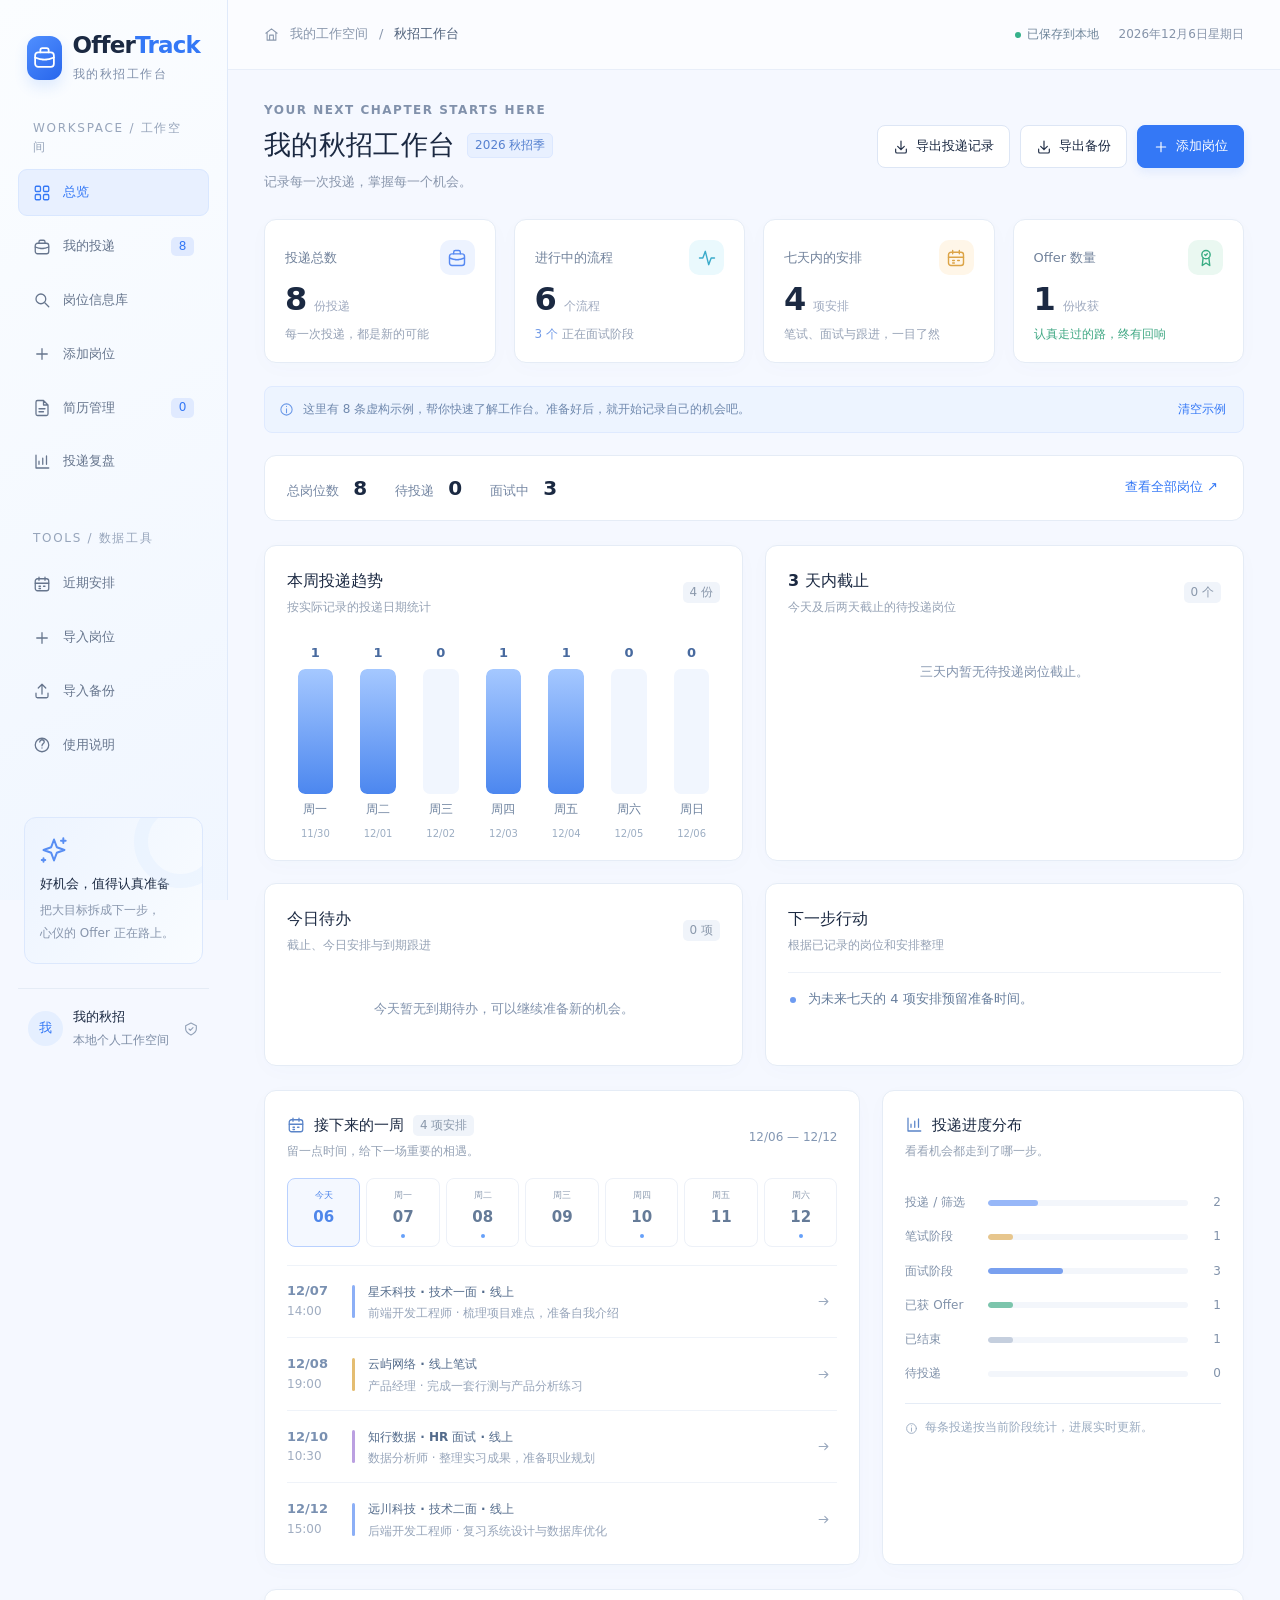
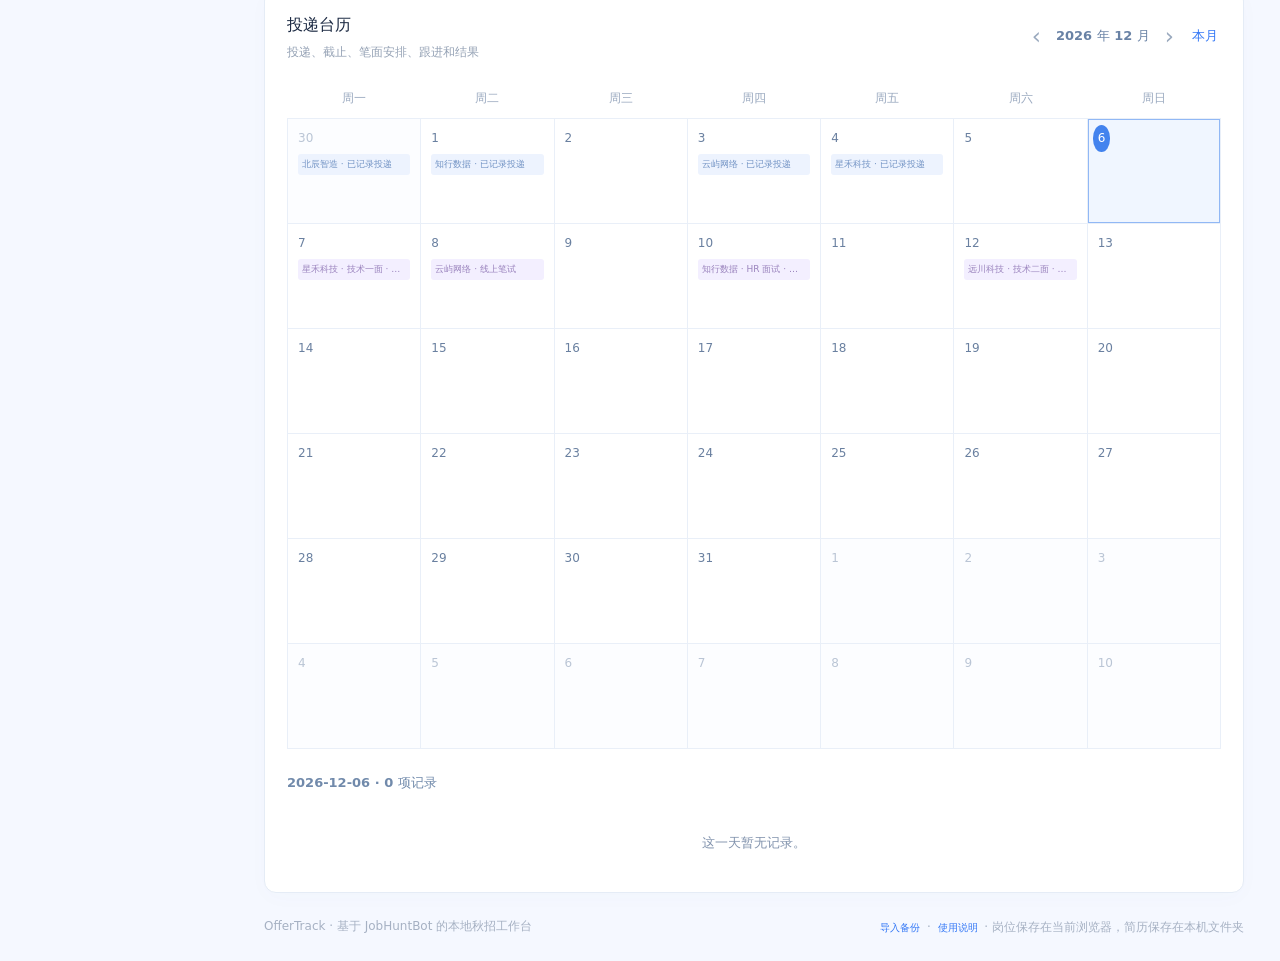
==== commit 22889855: "checkpoint: save current state before OfferTrack iguopin extraction fixes" ====
--- a/dashboard/dashboard.html
+++ b/dashboard/dashboard.html
@@ -28,6 +28,7 @@
     <nav class="nav">
       <button class="active" data-nav="overview" aria-current="page" title="总览"><i data-icon="grid"></i><span>总览</span></button>
       <button data-nav="applications" title="我的投递"><i data-icon="briefcase"></i><span>我的投递</span><span class="nav-count" id="nav-total">0</span></button>
+      <button data-nav="job-library" title="岗位信息库"><i data-icon="search"></i><span>岗位信息库</span></button>
       <button data-action="add" title="添加岗位"><i data-icon="plus"></i><span>添加岗位</span></button>
       <button data-nav="resumes" title="简历管理"><i data-icon="file"></i><span>简历管理</span><span class="nav-count" id="resume-nav-count">0</span></button>
       <button data-nav="review" title="投递复盘"><i data-icon="chart"></i><span>投递复盘</span></button>
@@ -126,6 +127,14 @@
         <div class="overview-grid"><section class="panel"><div class="section-header"><div><h2>本周投递节奏</h2><p class="section-description">点击周切换查看不同时间段</p></div></div><div class="week-bars" id="review-trend"></div></section><section class="panel"><div class="section-header"><h2>阶段分布</h2></div><div id="review-stages" class="review-stage-list"></div></section><section class="panel"><div class="section-header"><h2>近期需要优先处理</h2></div><div class="action-list" id="review-priority"></div></section><section class="panel"><div class="section-header"><h2>近期笔面安排</h2></div><div class="action-list" id="review-upcoming"></div></section><section class="panel"><div class="section-header"><div><h2>长时间没进展</h2><p class="section-description">至少 14 天没有新的阶段进展</p></div></div><div class="action-list" id="review-stalled"></div></section><section class="panel"><div class="section-header"><h2>接下来一周的行动建议</h2></div><ul class="action-suggestions" id="review-suggestions"></ul></section></div>
         <section class="panel review-notes-panel"><div class="section-header"><div><h2>我的复盘记录</h2><p class="section-description">在岗位编辑中记录面试经验、结果原因和下次改进</p></div></div><div id="review-notes"></div></section>
       </section>
+      <section id="job-library-panel" aria-labelledby="job-library-title" hidden>
+        <div class="page-heading"><div><p class="eyebrow">岗位信息库</p><div class="heading-title"><h1 id="job-library-title">发现适合你的下一站</h1></div><p class="subtitle">浏览校招岗位，使用表格内的搜索、筛选和视图切换查找机会。</p></div><div class="heading-actions"><a class="button" href="https://yal2at57cvq.feishu.cn/base/GtSLbyyR3aCENOsJYC6cdlsVnih?table=tblH4au5rnBcqHgJ&amp;view=vew8PFC7nG" target="_blank" rel="noopener noreferrer">在飞书打开 ↗</a><button class="button primary" data-action="add"><i data-icon="plus"></i>添加岗位</button></div></div>
+        <section class="panel job-library-table" aria-label="飞书校招岗位表格">
+          <div class="job-library-toolbar"><div><strong>校招岗位汇总</strong><span id="job-library-status" role="status" aria-live="polite">飞书在线表格</span></div><button class="button" id="job-library-reload">重新加载</button></div>
+          <p class="job-library-hint">找到合适岗位后，可点击“添加岗位”记录投递。如表格未显示或需要登录，请先“在飞书打开”，再返回重新加载。</p>
+          <iframe id="job-library-frame" title="岗位信息库 · 飞书校招岗位表格" data-src="https://yal2at57cvq.feishu.cn/base/GtSLbyyR3aCENOsJYC6cdlsVnih?table=tblH4au5rnBcqHgJ&amp;view=vew8PFC7nG" referrerpolicy="no-referrer" sandbox="allow-scripts allow-same-origin allow-forms allow-popups allow-popups-to-escape-sandbox allow-downloads allow-storage-access-by-user-activation"></iframe>
+        </section>
+      </section>
       <footer class="page-footer"><span>OfferTrack · 基于 JobHuntBot 的本地秋招工作台</span><span><button class="text-button" data-action="import" style="font-size:10px">导入备份</button> · <button class="text-button" data-action="help" style="font-size:10px">使用说明</button> · 岗位保存在当前浏览器，简历保存在本机文件夹</span></footer>
     </main>
   </div>
--- a/dashboard/workspace.css
+++ b/dashboard/workspace.css
@@ -24,3 +24,12 @@
 @media(max-width:1100px){.page-heading{flex-wrap:wrap}.heading-actions{flex-wrap:wrap}.overview-grid{gap:16px}.month-day{padding:7px;min-height:92px}}
 @media(max-width:760px){.overview-grid{grid-template-columns:minmax(0,1fr)}.overview-summary{gap:16px;padding:14px}.review-stats{gap:10px}.review-stats article{padding:15px}.month-panel .section-header{flex-wrap:wrap;gap:15px}.month-day{min-height:65px}.calendar-markers{display:none}.mobile-calendar-dot{display:block;font-style:normal;font-size:10px;color:#83a5d6}.month-navigation{gap:4px}.review-stats strong{font-size:27px}}
 @media(max-width:600px){.sidebar{height:104px;padding:8px 12px;display:flex;flex-direction:column;align-items:stretch;gap:6px}.sidebar .brand{align-self:flex-start}.sidebar>.nav{justify-content:space-around;width:100%;gap:4px}.sidebar>.nav button{padding:6px;gap:5px;flex:1;flex-direction:column;font-size:10px;min-height:43px}.sidebar>.nav button>span:not(.nav-count){display:block}.sidebar>.nav button .icon{width:16px;height:16px}.sidebar>.nav.tools-nav{display:none}.app-shell{margin-top:104px}#main,#applications,#schedule{scroll-margin-top:118px}.content{padding:20px 14px}.heading-actions{justify-content:flex-start}.heading-actions .button{padding:8px}.overview-summary{gap:12px;font-size:11px}.overview-summary b{font-size:17px;margin-left:5px}.overview-summary .text-button{font-size:11px}.job-quickbar{padding:0 14px 14px}.board-toolbar{padding-inline:14px}.job-board{padding-inline:14px}.board-column{flex-basis:250px}.calendar-weekdays,.month-calendar{margin-inline:14px}.month-day{min-height:55px;padding:6px}.calendar-detail{padding-inline:14px}.review-stats{grid-template-columns:1fr}.review-stats article{position:relative;padding:16px 20px}.review-stats p{margin-bottom:6px}.review-stats strong{position:absolute;right:20px;top:12px}.review-stats small{max-width:75%;margin-top:0}.week-bars{gap:8px;padding-inline:18px}.tabs{overflow:auto;max-width:100%}.table-controls .filters{width:100%}.table-controls .search-box{min-width:0;flex-basis:100%}.month-navigation{flex-wrap:wrap}.stage-history li{align-items:flex-start;flex-direction:column;gap:3px}}
+
+/* Feishu job library stays inside the existing dashboard shell. */
+body[data-page="job-library"] .content{max-width:none}
+.job-library-table{overflow:hidden}
+.job-library-toolbar{display:flex;justify-content:space-between;align-items:center;gap:16px;padding:17px 22px;border-bottom:1px solid var(--line)}
+.job-library-toolbar>div{display:flex;align-items:center;gap:16px;flex-wrap:wrap}.job-library-toolbar strong{font-size:14px;color:var(--ink)}.job-library-toolbar span{font-size:12px;color:#8396b2}
+.job-library-hint{margin:0;padding:11px 22px;background:#f8fbff;color:#7c90ad;font-size:12px;line-height:1.8;border-bottom:1px solid var(--line)}
+#job-library-frame{display:block;width:100%;height:calc(100dvh - 270px);min-height:640px;border:0;background:white}
+@media(max-width:600px){.sidebar>.nav button{min-width:0;padding-inline:2px}.sidebar>.nav button>span:not(.nav-count){white-space:nowrap;font-size:10px}.sidebar>.nav{gap:1px}.job-library-toolbar{padding:14px;gap:8px}.job-library-toolbar>div{gap:4px;flex-direction:column;align-items:flex-start}.job-library-toolbar .button{flex-shrink:0;padding:7px 10px}.job-library-hint{padding:10px 14px}#job-library-frame{min-height:620px;height:75dvh}}
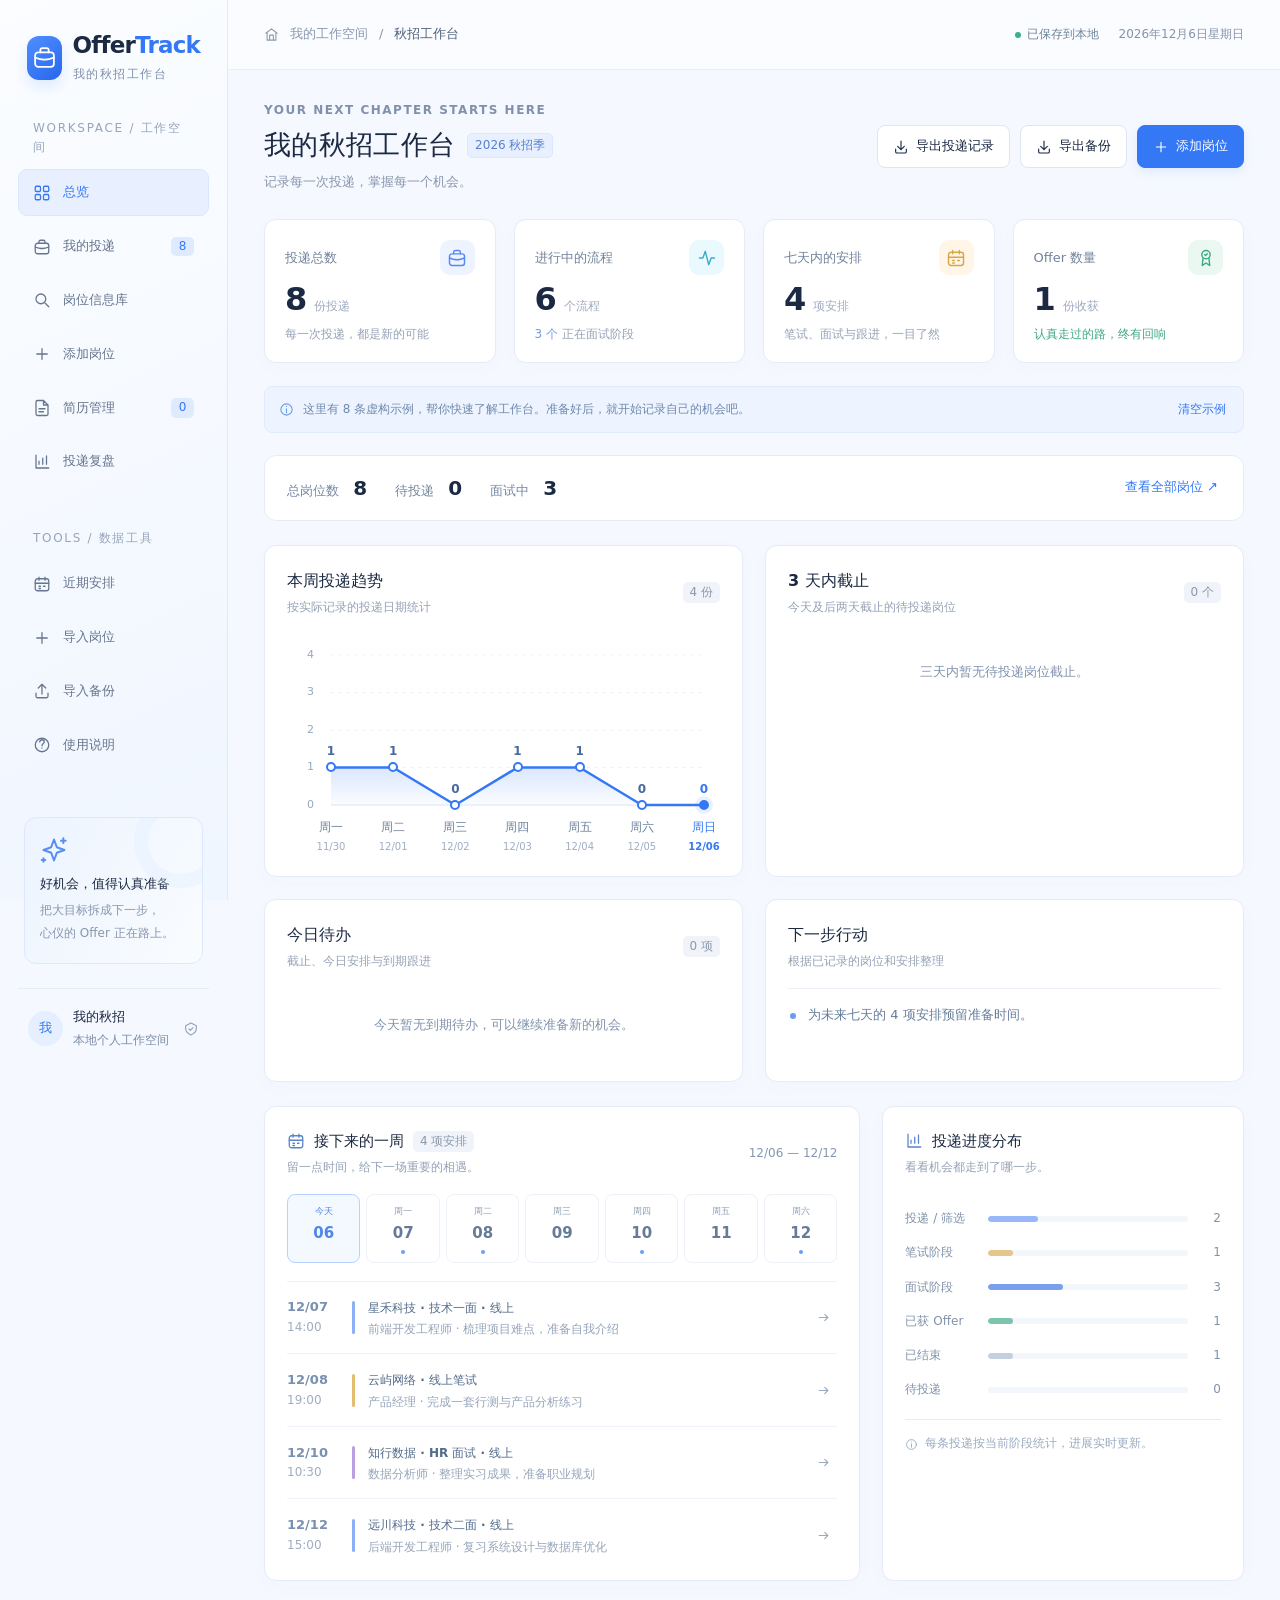
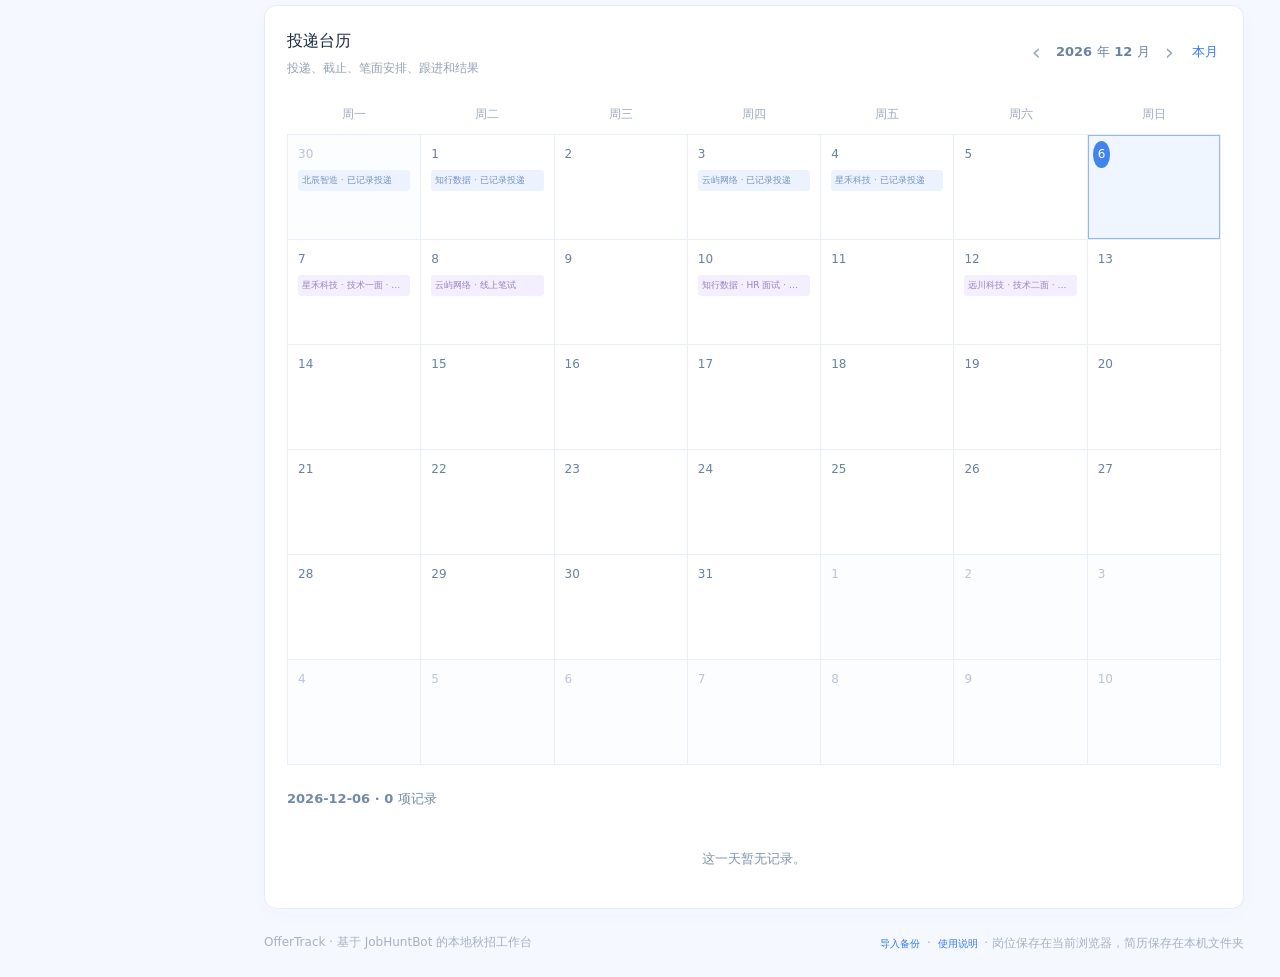
==== commit 9da0bf06: "feat: add OfferTrack QA verification suite, demo fixtures, and dashboard polish" ====
--- a/dashboard/dashboard.html
+++ b/dashboard/dashboard.html
@@ -67,7 +67,7 @@
       <div class="demo-banner" id="demo-banner" hidden><i data-icon="info"></i><span id="demo-text"></span><button class="text-button" data-action="clear-demo">清空示例</button></div>
       <section class="overview-only overview-summary" aria-label="岗位总量"><span>总岗位数 <b id="overview-total-jobs">0</b></span><span>待投递 <b id="overview-planned">0</b></span><span>面试中 <b id="overview-interviews">0</b></span><button class="text-button" data-nav="applications">查看全部岗位 ↗</button></section>
       <div class="overview-only overview-grid">
-        <section class="panel"><div class="section-header"><div><h2>本周投递趋势</h2><p class="section-description">按实际记录的投递日期统计</p></div><span class="count-pill" id="overview-week-count">0 个</span></div><div class="week-bars" id="overview-trend" aria-label="本周各日投递量"></div></section>
+        <section class="panel"><div class="section-header"><div><h2>本周投递趋势</h2><p class="section-description">按实际记录的投递日期统计</p></div><span class="count-pill" id="overview-week-count">0 个</span></div><div class="week-trend" id="overview-trend" aria-label="本周各日投递量"></div></section>
         <section class="panel"><div class="section-header"><div><h2>3 天内截止</h2><p class="section-description">今天及后两天截止的待投递岗位</p></div><span class="count-pill" id="overview-deadline-count">0 个</span></div><div class="action-list" id="overview-deadlines"></div></section>
         <section class="panel"><div class="section-header"><div><h2>今日待办</h2><p class="section-description">截止、今日安排与到期跟进</p></div><span class="count-pill" id="overview-todo-count">0 项</span></div><div class="action-list" id="overview-todos"></div></section>
         <section class="panel"><div class="section-header"><div><h2>下一步行动</h2><p class="section-description">根据已记录的岗位和安排整理</p></div></div><ul class="action-suggestions" id="overview-suggestions"></ul></section>
@@ -124,7 +124,7 @@
         <div class="page-heading"><div><p class="eyebrow">投递复盘</p><div class="heading-title"><h1 id="review-title">每周回顾，把下一步安排清楚</h1></div><p class="subtitle">从投递节奏、阶段进展与面试记录中，找到需要跟进的机会。</p></div><button class="button" data-nav="applications">回到我的投递 ↗</button></div>
         <div class="review-week-picker"><button class="button" id="review-prev" aria-label="上一周">‹</button><strong id="review-week-label"></strong><button class="button" id="review-next" aria-label="下一周">›</button><button class="text-button" id="review-this-week">回到本周</button></div>
         <div class="review-stats"><article class="panel"><p>本周投递数量</p><strong id="review-submitted">0</strong><small>按所选周的投递日期统计</small></article><article class="panel"><p>本周笔面安排</p><strong id="review-appointments">0</strong><small>每个岗位保存的最近一次笔面安排</small></article><article class="panel"><p>累计推进率</p><strong id="review-progression">0%</strong><small>已进入过笔试、面试或 Offer 的已投递岗位占比</small></article></div>
-        <div class="overview-grid"><section class="panel"><div class="section-header"><div><h2>本周投递节奏</h2><p class="section-description">点击周切换查看不同时间段</p></div></div><div class="week-bars" id="review-trend"></div></section><section class="panel"><div class="section-header"><h2>阶段分布</h2></div><div id="review-stages" class="review-stage-list"></div></section><section class="panel"><div class="section-header"><h2>近期需要优先处理</h2></div><div class="action-list" id="review-priority"></div></section><section class="panel"><div class="section-header"><h2>近期笔面安排</h2></div><div class="action-list" id="review-upcoming"></div></section><section class="panel"><div class="section-header"><div><h2>长时间没进展</h2><p class="section-description">至少 14 天没有新的阶段进展</p></div></div><div class="action-list" id="review-stalled"></div></section><section class="panel"><div class="section-header"><h2>接下来一周的行动建议</h2></div><ul class="action-suggestions" id="review-suggestions"></ul></section></div>
+        <div class="overview-grid"><section class="panel"><div class="section-header"><div><h2>本周投递节奏</h2><p class="section-description">点击周切换查看不同时间段</p></div></div><div class="week-trend" id="review-trend"></div></section><section class="panel"><div class="section-header"><h2>阶段分布</h2></div><div id="review-stages" class="review-stage-list"></div></section><section class="panel"><div class="section-header"><h2>近期需要优先处理</h2></div><div class="action-list" id="review-priority"></div></section><section class="panel"><div class="section-header"><h2>近期笔面安排</h2></div><div class="action-list" id="review-upcoming"></div></section><section class="panel"><div class="section-header"><div><h2>长时间没进展</h2><p class="section-description">至少 14 天没有新的阶段进展</p></div></div><div class="action-list" id="review-stalled"></div></section><section class="panel"><div class="section-header"><h2>接下来一周的行动建议</h2></div><ul class="action-suggestions" id="review-suggestions"></ul></section></div>
         <section class="panel review-notes-panel"><div class="section-header"><div><h2>我的复盘记录</h2><p class="section-description">在岗位编辑中记录面试经验、结果原因和下次改进</p></div></div><div id="review-notes"></div></section>
       </section>
       <section id="job-library-panel" aria-labelledby="job-library-title" hidden>
@@ -138,7 +138,7 @@
       <footer class="page-footer"><span>OfferTrack · 基于 JobHuntBot 的本地秋招工作台</span><span><button class="text-button" data-action="import" style="font-size:10px">导入备份</button> · <button class="text-button" data-action="help" style="font-size:10px">使用说明</button> · 岗位保存在当前浏览器，简历保存在本机文件夹</span></footer>
     </main>
   </div>
-  <dialog id="record-dialog" aria-labelledby="record-title">
+  <dialog id="record-dialog" closedby="closerequest" aria-labelledby="record-title">
     <div class="dialog-heading job-card-heading"><span class="job-card-icon"><i data-icon="briefcase"></i></span><div><h2 id="record-title">岗位信息</h2><p>保存岗位信息，加入我的投递计划。</p></div><button type="button" class="button job-import-button" data-action="import-job" title="选择插件下载的岗位 JSON 文件"><i data-icon="upload"></i>从插件导入</button><button class="icon-button" type="button" data-close="record-dialog" aria-label="关闭编辑窗口"><i data-icon="x"></i></button></div>
     <form id="record-form">
       <div class="dialog-body">
@@ -173,7 +173,7 @@
           <div class="field full"><span class="field-label">阶段记录</span><div id="record-stage-history" class="record-stage-history"></div></div>
         </div></details>
       </div><p id="form-error" class="form-error" role="alert" hidden></p></div>
-      <div class="dialog-footer"><small><em>*</em> 为必填项 · 核对后保存</small><button type="button" class="button" data-close="record-dialog">取消</button><button class="button primary" type="submit"><i data-icon="check"></i><span id="save-button-label">保存岗位</span></button></div>
+      <div class="dialog-footer"><small><em>*</em> 为必填项 · 核对后保存</small><button class="button primary" type="submit"><i data-icon="check"></i><span id="save-button-label">保存岗位</span></button></div>
     </form>
   </dialog>
   <dialog id="confirm-dialog" class="confirm-dialog" aria-labelledby="confirm-title"><div class="dialog-heading"><div><h2 id="confirm-title">确认删除</h2></div><button class="icon-button" data-close="confirm-dialog" aria-label="关闭确认窗口"><i data-icon="x"></i></button></div><div class="dialog-body" id="confirm-message"></div><div class="dialog-footer"><button class="button" data-close="confirm-dialog">取消</button><button class="button danger" id="confirm-button">确认删除</button></div></dialog>
--- a/dashboard/workspace.css
+++ b/dashboard/workspace.css
@@ -12,7 +12,7 @@
 .action-item{width:100%;display:flex;align-items:center;justify-content:space-between;gap:12px;padding:13px 0;text-align:left;background:transparent;border:0;border-top:1px solid #eef2f8;color:var(--ink)}
 .action-item>span:first-child{min-width:0}.action-item strong{font-size:13px;font-weight:600;display:block;overflow-wrap:anywhere}.action-item small{font-size:12px;color:#8494ac;display:block;margin-top:6px;line-height:1.7;overflow-wrap:anywhere}.action-item>span:last-child{color:#6d99e3}.action-item:hover{background:#f5f9ff}
 .action-suggestions{list-style:none;padding:0 22px 18px;margin:0}.action-suggestions li{position:relative;padding:14px 0 14px 20px;font-size:13px;line-height:1.9;color:#667d9c;border-top:1px solid #eef2f8}.action-suggestions li:before{content:"";width:6px;height:6px;background:#6d9bf1;position:absolute;left:2px;top:24px;border-radius:50%}
-.week-bars{display:grid;grid-template-columns:repeat(7,minmax(0,1fr));gap:12px;padding:8px 25px 22px;height:225px}.week-bar{display:flex;align-items:center;flex-direction:column;gap:6px;min-width:0}.week-bar strong{font-size:13px;color:#486a9f}.week-bar span{font-size:12px;color:#6c819e}.week-bar small{font-size:10px;color:#9daec3}.week-bar-track{height:125px;width:min(70%,40px);background:#f1f6fe;border-radius:7px;display:flex;align-items:flex-end;overflow:hidden}.week-bar-track i{width:100%;display:block;background:linear-gradient(0deg,#4c87ef,#a5c8ff);border-radius:7px;min-height:0}
+.week-trend{padding:20px 24px 22px}.trend-chart{position:relative;height:150px}.trend-y-axis{position:absolute;inset:0 auto 0 0;width:25px;color:#96a8c0;font-size:11px;font-variant-numeric:tabular-nums}.trend-y-axis span{position:absolute;right:0;transform:translateY(-50%)}.trend-plot{position:relative;height:100%;margin:0 14px 0 42px}.trend-svg{display:block;width:100%;height:100%;overflow:visible}.trend-grid{stroke:#eaf0f9;stroke-width:1;stroke-dasharray:3 5}.trend-baseline{stroke:#dce6f5;stroke-dasharray:none}.trend-line{fill:none;stroke:#3478f6;stroke-width:2.5;stroke-linecap:round;stroke-linejoin:round}.trend-point{position:absolute;width:10px;height:10px;transform:translate(-50%,-50%)}.trend-dot{display:block;width:10px;height:10px;border:2px solid #3478f6;border-radius:50%;background:#fff}.trend-count{position:absolute;bottom:15px;left:50%;transform:translateX(-50%);font-size:12px;line-height:1;color:#486a9f;font-variant-numeric:tabular-nums;white-space:nowrap}.trend-point.is-today .trend-dot{background:#3478f6;box-shadow:0 0 0 4px #3478f61a}.trend-point.is-today .trend-count{color:#3478f6}.trend-days{position:relative;height:34px;margin:15px 14px 0 42px}.trend-day{position:absolute;top:0;transform:translateX(-50%);display:flex;flex-direction:column;align-items:center;gap:5px;white-space:nowrap}.trend-day span{font-size:12px;line-height:1.3;color:#6c819e}.trend-day small{font-size:10px;line-height:1.3;color:#9daec3}.trend-day.is-today span,.trend-day.is-today small{color:#3478f6;font-weight:600}
 .job-quickbar{padding:0 24px 16px;display:flex;justify-content:space-between;gap:12px;align-items:flex-start;flex-wrap:wrap}.quick-filters{display:flex;align-items:center;gap:7px;flex-wrap:wrap;font-size:12px}.quick-filters>span{color:#93a1b5;margin-right:5px}.quick-filters button,.view-switch button{border:1px solid #e3ebf7;background:#fff;border-radius:6px;font-size:12px;padding:7px 11px;color:#7187a7}.quick-filters button.active,.view-switch button.active{background:#eaf2ff;border-color:#bbd2fc;color:#3575de}.view-switch{display:flex;gap:4px}.view-switch button{white-space:nowrap}
 .board-toolbar{border-top:1px solid #eff3f9;padding:10px 24px;display:flex;align-items:center;justify-content:space-between;gap:10px;font-size:12px;color:#94a3b8}.board-toolbar .button{padding:2px 14px;font-size:20px;box-shadow:none}
 .job-board{display:flex;gap:14px;overflow:auto;padding:2px 22px 22px;align-items:stretch;scrollbar-color:#c7d9f5 #f5f8fe;scrollbar-width:thin}
@@ -23,7 +23,7 @@
 .review-week-picker{display:flex;gap:14px;align-items:center;margin-bottom:20px;color:#6c82a1;font-size:13px;flex-wrap:wrap}.review-week-picker .button{font-size:20px;padding:3px 14px}.review-stats{display:grid;grid-template-columns:repeat(3,minmax(0,1fr));gap:20px;margin-bottom:24px}.review-stats article{padding:22px}.review-stats p{font-size:13px;color:#6d84a3;margin:0 0 14px}.review-stats strong{font-size:34px;color:#4385e9}.review-stats small{display:block;color:#a0aec1;font-size:11px;line-height:1.8;margin-top:9px}.review-stage-list{padding:0 22px 18px}.review-stage-list>div{display:flex;gap:12px;align-items:center;margin:9px 0;font-size:11px;color:#7890ae}.review-stage-list span{width:70px;flex-shrink:0}.review-stage-list i{height:7px;background:#f0f5fd;border-radius:5px;flex:1;overflow:hidden}.review-stage-list b{display:block;height:100%;background:#99bff8;border-radius:5px}.review-stage-list strong{width:20px;text-align:right}.review-note{margin:0 22px;padding:20px 0;border-top:1px solid #edf2f9}.review-note>div{display:flex;align-items:center;justify-content:space-between;gap:12px}.review-note strong{font-size:14px;color:#5a7395}.review-note p{white-space:pre-wrap;font-size:13px;line-height:1.9;color:#7389a7;overflow-wrap:anywhere}.review-note small{font-size:11px;color:#a1afc1}.favorite-field{display:flex;align-items:center;gap:8px;font-size:13px;color:#6d83a1}.favorite-field input{width:16px;height:16px;accent-color:#4383ee}.stage-history{margin:10px 0 0;padding:0;list-style:none;max-height:160px;overflow:auto}.stage-history li{display:flex;align-items:center;justify-content:space-between;gap:10px;font-size:11px;border-left:2px solid #d5e5fc;padding:7px 10px;color:#8196b4}.stage-history strong{font-weight:500}
 @media(max-width:1100px){.page-heading{flex-wrap:wrap}.heading-actions{flex-wrap:wrap}.overview-grid{gap:16px}.month-day{padding:7px;min-height:92px}}
 @media(max-width:760px){.overview-grid{grid-template-columns:minmax(0,1fr)}.overview-summary{gap:16px;padding:14px}.review-stats{gap:10px}.review-stats article{padding:15px}.month-panel .section-header{flex-wrap:wrap;gap:15px}.month-day{min-height:65px}.calendar-markers{display:none}.mobile-calendar-dot{display:block;font-style:normal;font-size:10px;color:#83a5d6}.month-navigation{gap:4px}.review-stats strong{font-size:27px}}
-@media(max-width:600px){.sidebar{height:104px;padding:8px 12px;display:flex;flex-direction:column;align-items:stretch;gap:6px}.sidebar .brand{align-self:flex-start}.sidebar>.nav{justify-content:space-around;width:100%;gap:4px}.sidebar>.nav button{padding:6px;gap:5px;flex:1;flex-direction:column;font-size:10px;min-height:43px}.sidebar>.nav button>span:not(.nav-count){display:block}.sidebar>.nav button .icon{width:16px;height:16px}.sidebar>.nav.tools-nav{display:none}.app-shell{margin-top:104px}#main,#applications,#schedule{scroll-margin-top:118px}.content{padding:20px 14px}.heading-actions{justify-content:flex-start}.heading-actions .button{padding:8px}.overview-summary{gap:12px;font-size:11px}.overview-summary b{font-size:17px;margin-left:5px}.overview-summary .text-button{font-size:11px}.job-quickbar{padding:0 14px 14px}.board-toolbar{padding-inline:14px}.job-board{padding-inline:14px}.board-column{flex-basis:250px}.calendar-weekdays,.month-calendar{margin-inline:14px}.month-day{min-height:55px;padding:6px}.calendar-detail{padding-inline:14px}.review-stats{grid-template-columns:1fr}.review-stats article{position:relative;padding:16px 20px}.review-stats p{margin-bottom:6px}.review-stats strong{position:absolute;right:20px;top:12px}.review-stats small{max-width:75%;margin-top:0}.week-bars{gap:8px;padding-inline:18px}.tabs{overflow:auto;max-width:100%}.table-controls .filters{width:100%}.table-controls .search-box{min-width:0;flex-basis:100%}.month-navigation{flex-wrap:wrap}.stage-history li{align-items:flex-start;flex-direction:column;gap:3px}}
+@media(max-width:600px){.sidebar{height:104px;padding:8px 12px;display:flex;flex-direction:column;align-items:stretch;gap:6px}.sidebar .brand{align-self:flex-start}.sidebar>.nav{justify-content:space-around;width:100%;gap:4px}.sidebar>.nav button{padding:6px;gap:5px;flex:1;flex-direction:column;font-size:10px;min-height:43px}.sidebar>.nav button>span:not(.nav-count){display:block}.sidebar>.nav button .icon{width:16px;height:16px}.sidebar>.nav.tools-nav{display:none}.app-shell{margin-top:104px}#main,#applications,#schedule{scroll-margin-top:118px}.content{padding:20px 14px}.heading-actions{justify-content:flex-start}.heading-actions .button{padding:8px}.overview-summary{gap:12px;font-size:11px}.overview-summary b{font-size:17px;margin-left:5px}.overview-summary .text-button{font-size:11px}.job-quickbar{padding:0 14px 14px}.board-toolbar{padding-inline:14px}.job-board{padding-inline:14px}.board-column{flex-basis:250px}.calendar-weekdays,.month-calendar{margin-inline:14px}.month-day{min-height:55px;padding:6px}.calendar-detail{padding-inline:14px}.review-stats{grid-template-columns:1fr}.review-stats article{position:relative;padding:16px 20px}.review-stats p{margin-bottom:6px}.review-stats strong{position:absolute;right:20px;top:12px}.review-stats small{max-width:75%;margin-top:0}.week-trend{padding-inline:16px}.trend-plot,.trend-days{margin-left:34px;margin-right:12px}.tabs{overflow:auto;max-width:100%}.table-controls .filters{width:100%}.table-controls .search-box{min-width:0;flex-basis:100%}.month-navigation{flex-wrap:wrap}.stage-history li{align-items:flex-start;flex-direction:column;gap:3px}}
 
 /* Feishu job library stays inside the existing dashboard shell. */
 body[data-page="job-library"] .content{max-width:none}
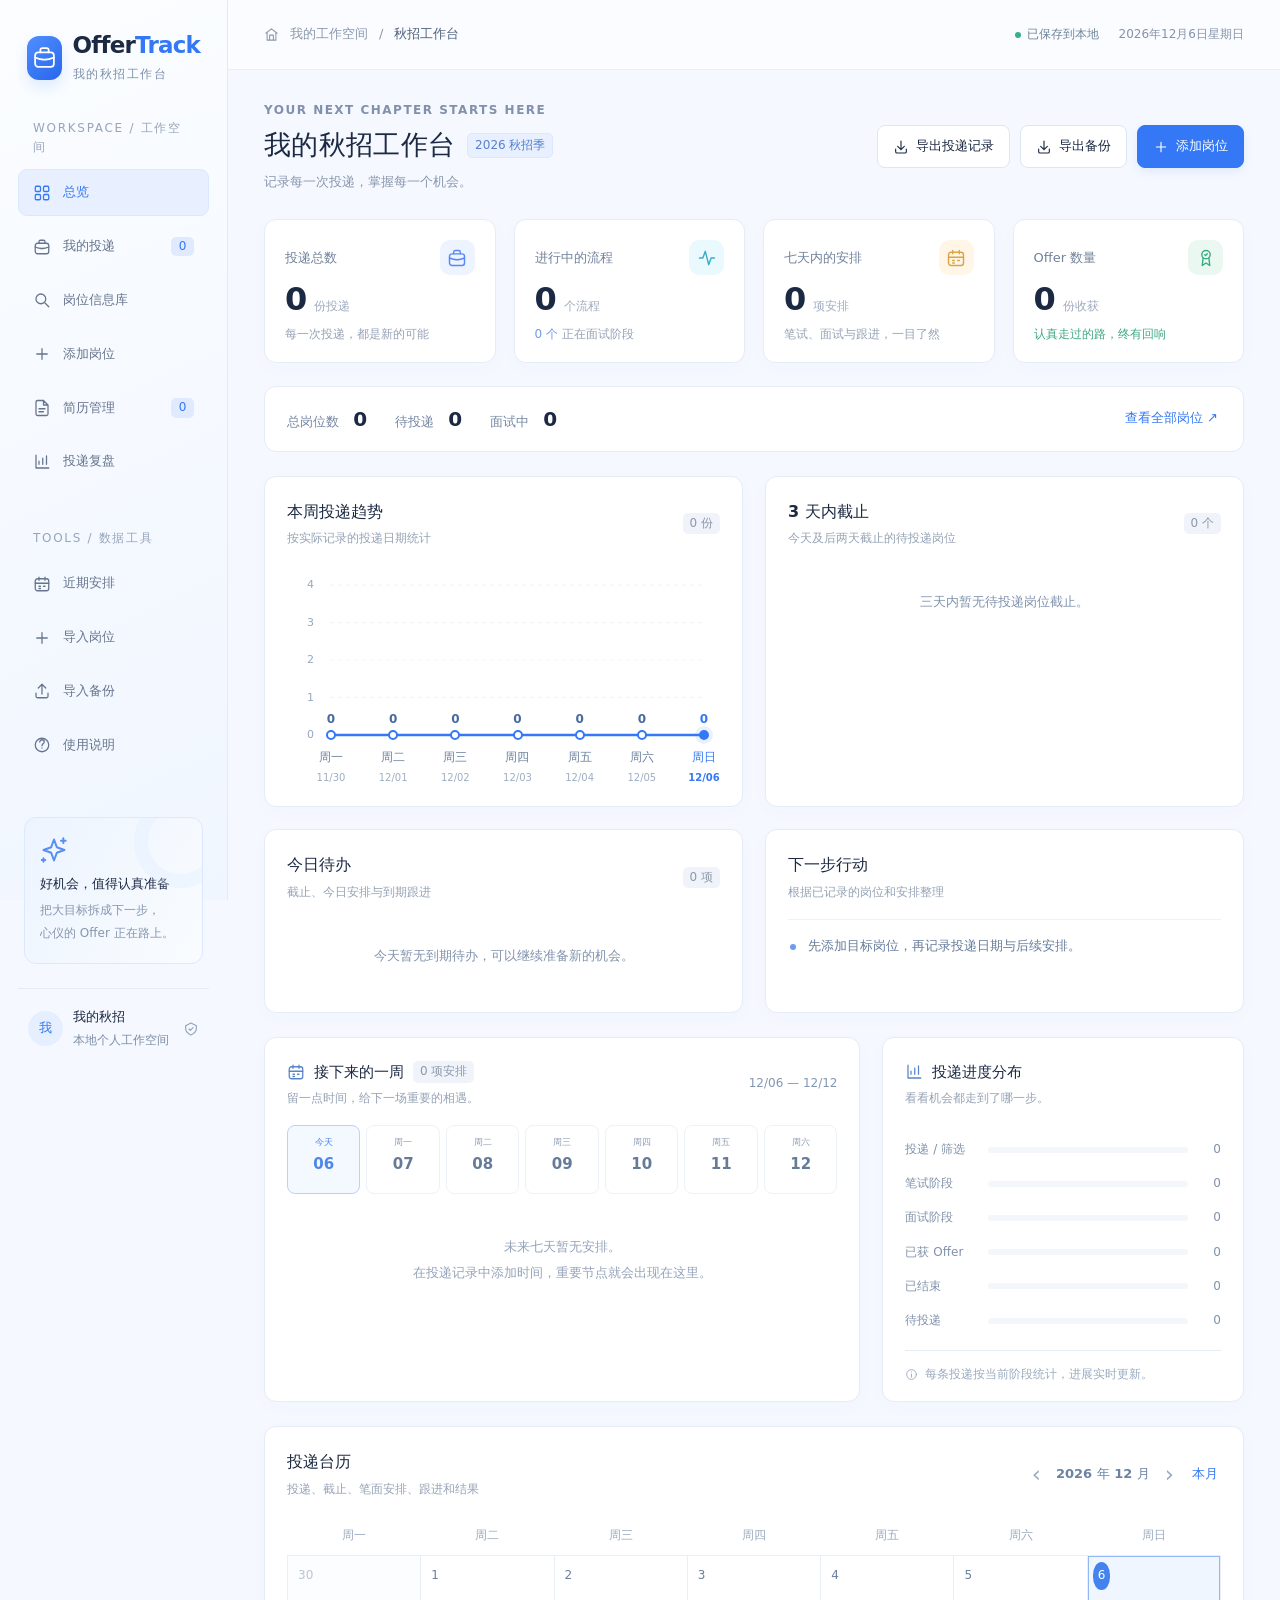
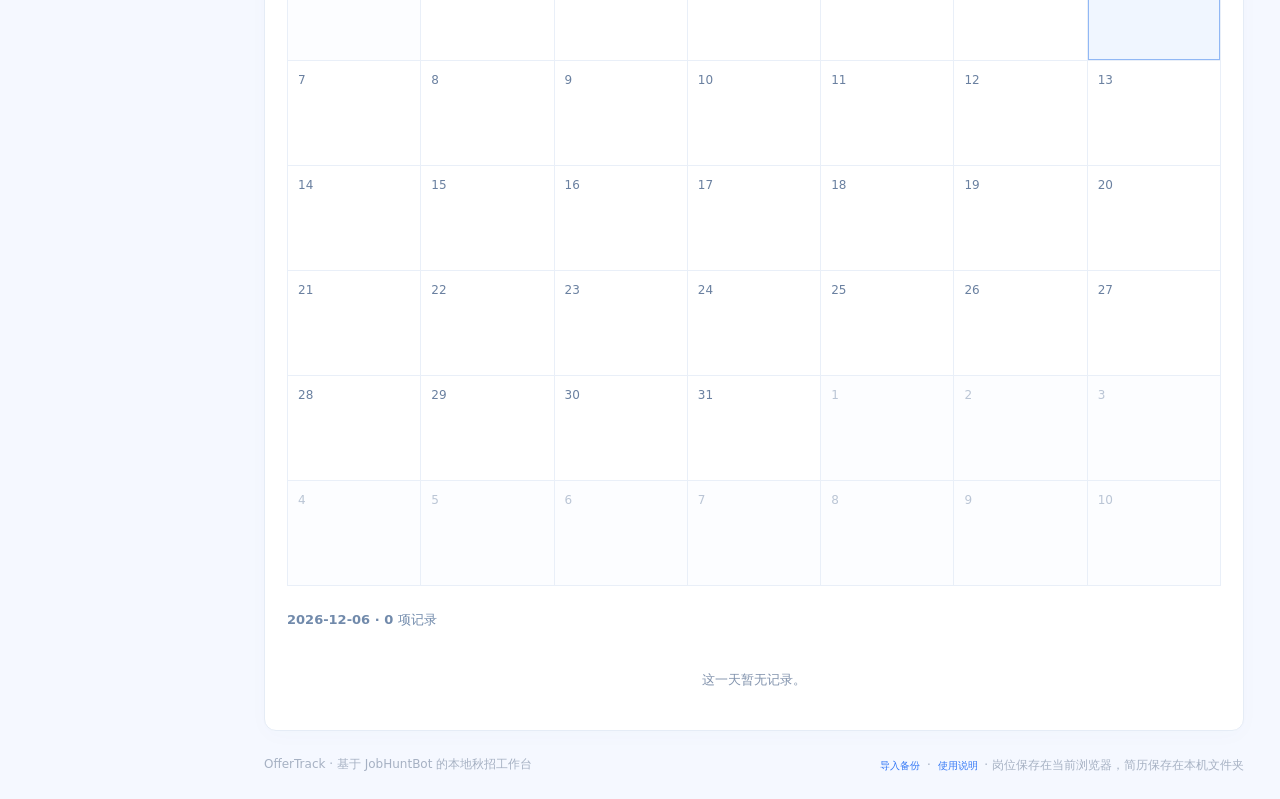
==== commit 9e41970b: "feat: sync workbench source with 2026-09-07 share release" ====
--- a/dashboard/dashboard.html
+++ b/dashboard/dashboard.html
@@ -143,7 +143,8 @@
     <form id="record-form">
       <div class="dialog-body">
       <div id="job-import-notice" class="job-import-notice" hidden><strong>岗位信息已填入，核对后再保存</strong><p>来源于岗位介绍页。默认“待投递”，投递日期及面试安排留空；完成网申后再更新进展。</p></div>
-      <div id="job-duplicate" class="job-duplicate" hidden><p>这个岗位可能已经记录过了。</p><button type="button" class="text-button" id="open-existing">查看并编辑已有记录</button><label><input type="checkbox" id="allow-duplicate">我确认要另外新增一条</label></div>
+      <div id="job-duplicate" class="job-duplicate" hidden><p id="duplicate-message">这个岗位可能已经记录过了。</p><button type="button" class="text-button" id="open-existing">查看并编辑已有记录</button><label><input type="checkbox" id="allow-duplicate"><span id="allow-duplicate-label">我确认要另外新增一条</span></label></div>
+      <div id="job-company-hint" class="job-company-hint" hidden></div>
       <div class="form-grid">
         <label class="field"><span class="field-label">公司名称 <em>*</em></span><input name="company" id="field-company" required maxlength="80" placeholder="例如：星禾科技" autocomplete="organization"></label>
         <label class="field"><span class="field-label">岗位名称 <em>*</em></span><input name="role" id="field-role" required maxlength="100" placeholder="例如：前端开发工程师"></label>
@@ -177,7 +178,7 @@
     </form>
   </dialog>
   <dialog id="confirm-dialog" class="confirm-dialog" aria-labelledby="confirm-title"><div class="dialog-heading"><div><h2 id="confirm-title">确认删除</h2></div><button class="icon-button" data-close="confirm-dialog" aria-label="关闭确认窗口"><i data-icon="x"></i></button></div><div class="dialog-body" id="confirm-message"></div><div class="dialog-footer"><button class="button" data-close="confirm-dialog">取消</button><button class="button danger" id="confirm-button">确认删除</button></div></dialog>
-  <dialog id="help-dialog" aria-labelledby="help-title"><div class="dialog-heading"><div><h2 id="help-title">使用说明</h2><p>简单记录，安心跟进。</p></div><button class="icon-button" data-close="help-dialog" aria-label="关闭使用说明"><i data-icon="x"></i></button></div><div class="dialog-body" style="color:#7c8ca5;font-size:13px;line-height:2"><p><strong style="color:#455b7b">1. 记录进展</strong><br>点击“新增投递”保存岗位信息，默认加入待投递。完成网申后展开“投递进度与安排”，更新阶段和投递日期。列表右侧的铅笔可编辑，垃圾桶可删除，删除后可短暂撤销。点击统计卡片或筛选项可快速查找记录。</p><p style="margin-top:16px"><strong style="color:#455b7b">2. 查看安排</strong><br>每条记录可保存一项最近安排，日期未确定时可只写名称。七天范围为今天 00:00 至第七天 23:59，已结束、已撤回的流程不计入安排。点选日历日期可筛选，再点一次显示整周。</p><p style="margin-top:16px"><strong style="color:#455b7b">3. 保存与备份</strong><br>数据自动保存在当前浏览器。请使用固定浏览器和打开方式；换浏览器、移动文件、改用 localhost 或清理浏览器数据后，可能需要导入备份。使用“导出备份”保存 JSON 文件，在“导入备份”中恢复。导入前会让你确认替换。</p><p style="margin-top:16px"><strong style="color:#455b7b">4. 示例与原有项目</strong><br>首次打开会显示 8 条虚构示例，可一键清空。基础版独立使用浏览器存储；原有 CSV 数据和旧版看板保留在项目中，可通过本地启动脚本访问 dashboard-legacy.html。</p></div><div class="dialog-footer"><button class="button primary" data-close="help-dialog">知道了</button></div></dialog>
+  <dialog id="help-dialog" aria-labelledby="help-title"><div class="dialog-heading"><div><h2 id="help-title">使用说明</h2><p>简单记录，安心跟进。</p></div><button class="icon-button" data-close="help-dialog" aria-label="关闭使用说明"><i data-icon="x"></i></button></div><div class="dialog-body" style="color:#7c8ca5;font-size:13px;line-height:2"><p><strong style="color:#455b7b">1. 记录进展</strong><br>点击“新增投递”保存岗位信息，默认加入待投递。完成网申后展开“投递进度与安排”，更新阶段和投递日期。保存时若已记录过同公司同岗位会提醒确认；同公司的其他岗位会轻提示，可直接继续添加。列表右侧的铅笔可编辑，垃圾桶可删除，删除后可短暂撤销。点击统计卡片或筛选项可快速查找记录。</p><p style="margin-top:16px"><strong style="color:#455b7b">2. 查看安排</strong><br>每条记录可保存一项最近安排，日期未确定时可只写名称。七天范围为今天 00:00 至第七天 23:59，已结束、已撤回的流程不计入安排。点选日历日期可筛选，再点一次显示整周。</p><p style="margin-top:16px"><strong style="color:#455b7b">3. 保存与备份</strong><br>数据自动保存在当前浏览器。请使用固定浏览器和打开方式；换浏览器、移动文件、改用 localhost 或清理浏览器数据后，可能需要导入备份。使用“导出备份”保存 JSON 文件，在“导入备份”中恢复。导入前会让你确认替换。</p><p style="margin-top:16px"><strong style="color:#455b7b">4. 示例与原有项目</strong><br>首次打开会显示 8 条虚构示例，可一键清空。基础版独立使用浏览器存储；原有 CSV 数据和旧版看板保留在项目中，可通过本地启动脚本访问 dashboard-legacy.html。</p></div><div class="dialog-footer"><button class="button primary" data-close="help-dialog">知道了</button></div></dialog>
   <input type="file" id="import-file" accept="application/json,.json" hidden>
   <dialog id="stage-label-dialog" class="confirm-dialog" aria-labelledby="stage-label-title"><div class="dialog-heading"><h2 id="stage-label-title">修改看板列名称</h2><button class="icon-button" data-close="stage-label-dialog" aria-label="关闭列名称窗口"><i data-icon="x"></i></button></div><form id="stage-label-form"><div class="dialog-body"><label class="field">显示名称<input id="stage-label-input" required maxlength="30"></label><p class="section-description">只调整看板显示名称，岗位实际阶段保持原含义。</p></div><div class="dialog-footer"><button class="button" type="button" id="stage-label-reset">恢复默认</button><button class="button primary" type="submit">保存名称</button></div></form></dialog>
   <dialog id="resume-edit-dialog" class="confirm-dialog" aria-labelledby="resume-edit-title"><div class="dialog-heading"><div><h2 id="resume-edit-title">重命名简历</h2><p>给不同投递方向取一个好辨认的名称。</p></div><button class="icon-button" data-close="resume-edit-dialog" aria-label="关闭简历命名窗口"><i data-icon="x"></i></button></div><form id="resume-edit-form"><div class="dialog-body"><label class="field">简历名称<input id="resume-edit-name" required maxlength="100" autocomplete="off"></label><p class="form-error" id="resume-edit-error" role="alert" hidden></p></div><div class="dialog-footer"><button type="button" class="button" data-close="resume-edit-dialog">取消</button><button type="submit" class="button primary" id="resume-edit-save">保存名称</button></div></form></dialog>
--- a/dashboard/autumn.css
+++ b/dashboard/autumn.css
@@ -28,6 +28,7 @@
 .job-import-notice strong{font-size:13px}.job-import-notice p{margin-top:5px;line-height:1.8}
 .job-duplicate{border:1px solid #efddb1;border-radius:9px;background:#fff9ec;padding:12px 15px;margin-bottom:18px;font-size:12px;color:#947034}
 .job-duplicate label{display:flex;align-items:center;gap:6px;margin-top:8px}.job-duplicate input{accent-color:var(--blue)}
+.job-company-hint{border:1px solid #d9e6f5;border-radius:9px;background:#f6faff;padding:10px 15px;margin-bottom:18px;color:#5b7ba0;font-size:12px;line-height:1.8}
 .stage-planned{background:#eef1f6;color:#8190a7}.jd-saved{display:block;color:#7c9bd0;font-size:10px;margin-top:3px}
 .tabs{flex-wrap:wrap}.heading-actions{flex-wrap:wrap}
 
